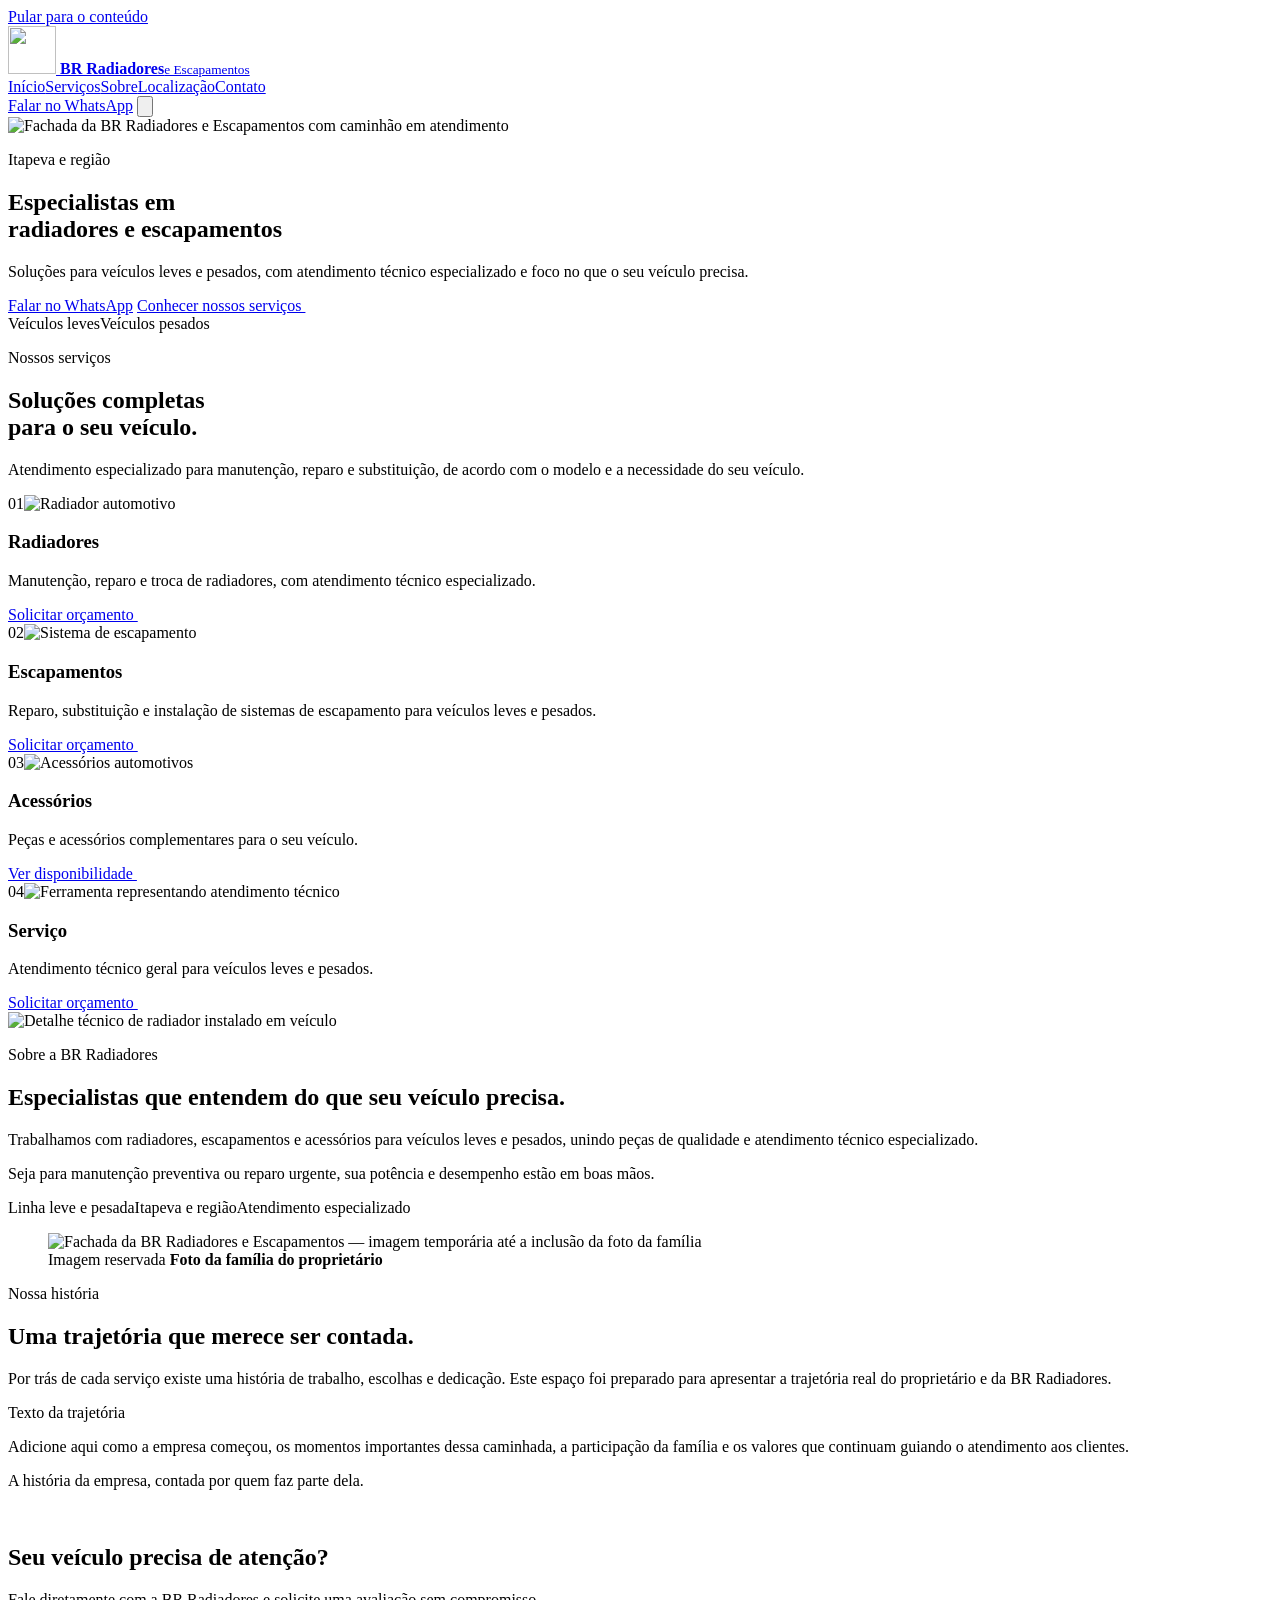
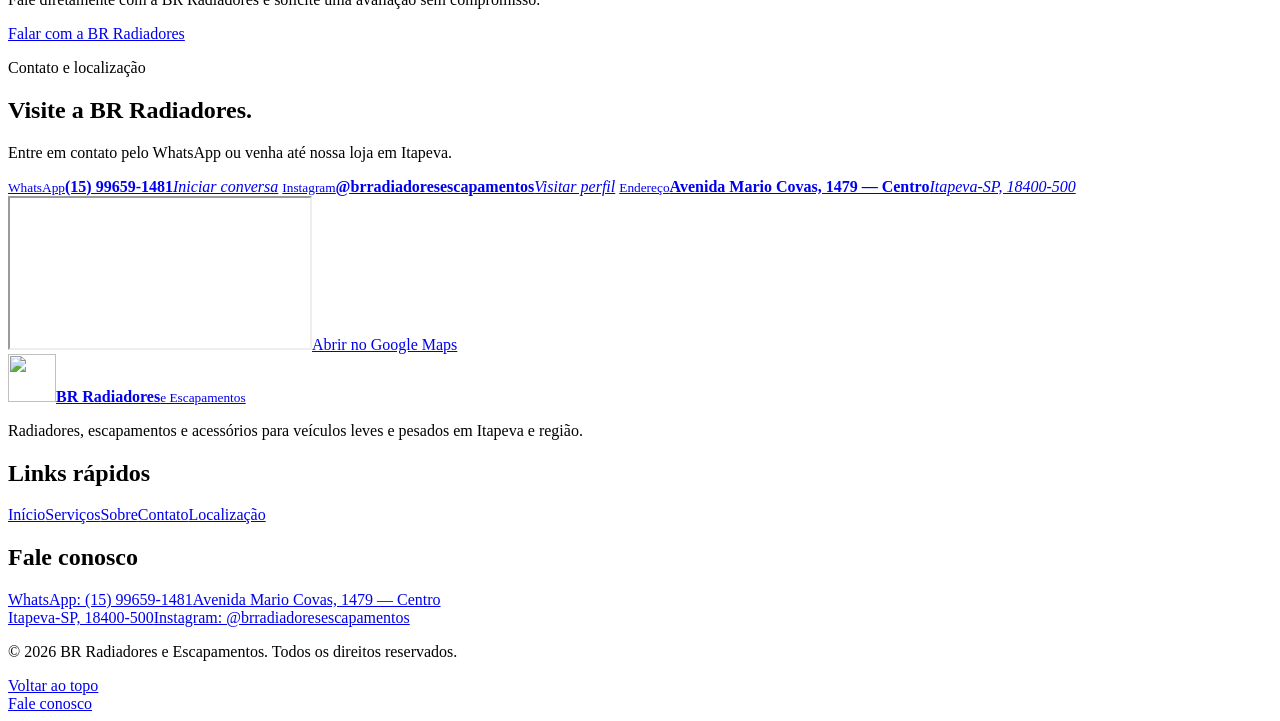
==== index.html @ d330e56c "Add files via upload" ====
<!DOCTYPE html>
<html lang="pt-BR">
<head>
  <meta charset="UTF-8">
  <meta name="viewport" content="width=device-width, initial-scale=1.0">
  <title>BR Radiadores e Escapamentos — Itapeva-SP</title>
  <meta name="description" content="Radiadores, escapamentos, acessórios e atendimento técnico para veículos leves e pesados em Itapeva e região. Solicite seu orçamento pelo WhatsApp.">
  <meta name="theme-color" content="#070b09">
  <meta property="og:title" content="BR Radiadores e Escapamentos — Itapeva-SP">
  <meta property="og:description" content="Atendimento especializado para veículos leves e pesados em Itapeva e região.">
  <meta property="og:type" content="website">
  <meta property="og:image" content="assets/images/fachada-br.png">
  <link rel="icon" href="assets/images/favicon.png" type="image/png">
  <link rel="preconnect" href="https://fonts.googleapis.com">
  <link rel="preconnect" href="https://fonts.gstatic.com" crossorigin>
  <link href="https://fonts.googleapis.com/css2?family=Manrope:wght@400;500;600;700;800&display=swap" rel="stylesheet">
  <link rel="stylesheet" href="css/style.css">
  <script type="application/ld+json">
  {"@context":"https://schema.org","@type":"AutoRepair","name":"BR Radiadores e Escapamentos","image":"assets/images/fachada-br.png","telephone":"+55 15 99659-1481","address":{"@type":"PostalAddress","streetAddress":"Avenida Mario Covas, 1479 — Centro","addressLocality":"Itapeva","addressRegion":"SP","postalCode":"18400-500","addressCountry":"BR"},"sameAs":["https://instagram.com/brradiadoresescapamentos"]}
  </script>
</head>
<body>
  <a class="skip-link" href="#conteudo">Pular para o conteúdo</a>
  <header class="header" id="header">
    <div class="header__inner container">
      <a class="brand" href="#inicio" aria-label="BR Radiadores e Escapamentos — início">
        <img src="assets/images/logo-br.png" alt="" width="48" height="48">
        <span><strong>BR Radiadores</strong><small>e Escapamentos</small></span>
      </a>
      <nav class="nav" id="nav" aria-label="Navegação principal">
        <a href="#inicio">Início</a><a href="#servicos">Serviços</a><a href="#sobre">Sobre</a><a href="#localizacao">Localização</a><a href="#contato">Contato</a>
      </nav>
      <a class="button button--compact header__cta" href="https://wa.me/5515996591481?text=Ol%C3%A1!%20Vim%20pelo%20site%20e%20gostaria%20de%20solicitar%20um%20or%C3%A7amento." target="_blank" rel="noopener noreferrer"><img src="assets/icons/brand-whatsapp.svg" alt="">Falar no WhatsApp</a>
      <button class="menu-button" type="button" aria-label="Abrir menu" aria-expanded="false" aria-controls="nav"><img src="assets/icons/menu-2.svg" alt=""></button>
    </div>
  </header>

  <main id="conteudo">
    <section class="hero" id="inicio" aria-labelledby="hero-title">
      <img class="hero__image" src="assets/images/fachada-br.png" alt="Fachada da BR Radiadores e Escapamentos com caminhão em atendimento">
      <div class="hero__overlay"></div>
      <div class="hero__content container reveal">
        <p class="eyebrow">Itapeva e região</p>
        <h1 id="hero-title">Especialistas em<br><span>radiadores e escapamentos</span></h1>
        <p class="hero__lead">Soluções para veículos leves e pesados, com atendimento técnico especializado e foco no que o seu veículo precisa.</p>
        <div class="hero__actions">
          <a class="button" href="https://wa.me/5515996591481?text=Ol%C3%A1!%20Quero%20solicitar%20um%20or%C3%A7amento%20para%20o%20meu%20ve%C3%ADculo." target="_blank" rel="noopener noreferrer"><img src="assets/icons/brand-whatsapp.svg" alt="">Falar no WhatsApp</a>
          <a class="button button--ghost" href="#servicos">Conhecer nossos serviços <img src="assets/icons/chevron-right.svg" alt=""></a>
        </div>
        <div class="hero__trust"><span><img src="assets/icons/car.svg" alt="">Veículos leves</span><span><img src="assets/icons/truck.svg" alt="">Veículos pesados</span></div>
      </div>
    </section>

    <section class="section services" id="servicos" aria-labelledby="services-title">
      <div class="container">
        <div class="section-head reveal"><div><p class="eyebrow">Nossos serviços</p><h2 id="services-title">Soluções completas<br>para o seu veículo.</h2></div><p>Atendimento especializado para manutenção, reparo e substituição, de acordo com o modelo e a necessidade do seu veículo.</p></div>
        <div class="service-grid">
          <article class="service-card reveal"><span class="service-card__number">01</span><img src="assets/images/radiador.png" alt="Radiador automotivo" loading="lazy"><h3>Radiadores</h3><p>Manutenção, reparo e troca de radiadores, com atendimento técnico especializado.</p><a href="https://wa.me/5515996591481?text=Ol%C3%A1!%20Quero%20um%20or%C3%A7amento%20de%20radiador%20para%20o%20meu%20ve%C3%ADculo." target="_blank" rel="noopener noreferrer">Solicitar orçamento <img src="assets/icons/arrow-up-right.svg" alt=""></a></article>
          <article class="service-card reveal"><span class="service-card__number">02</span><img src="assets/images/escapamento.png" alt="Sistema de escapamento" loading="lazy"><h3>Escapamentos</h3><p>Reparo, substituição e instalação de sistemas de escapamento para veículos leves e pesados.</p><a href="https://wa.me/5515996591481?text=Ol%C3%A1!%20Quero%20um%20or%C3%A7amento%20de%20escapamento%20para%20o%20meu%20ve%C3%ADculo." target="_blank" rel="noopener noreferrer">Solicitar orçamento <img src="assets/icons/arrow-up-right.svg" alt=""></a></article>
          <article class="service-card reveal"><span class="service-card__number">03</span><img src="assets/images/acessorios.png" alt="Acessórios automotivos" loading="lazy"><h3>Acessórios</h3><p>Peças e acessórios complementares para o seu veículo.</p><a href="https://wa.me/5515996591481?text=Ol%C3%A1!%20Gostaria%20de%20ver%20a%20disponibilidade%20de%20acess%C3%B3rios." target="_blank" rel="noopener noreferrer">Ver disponibilidade <img src="assets/icons/arrow-up-right.svg" alt=""></a></article>
          <article class="service-card reveal"><span class="service-card__number">04</span><img src="assets/images/servico.png" alt="Ferramenta representando atendimento técnico" loading="lazy"><h3>Serviço</h3><p>Atendimento técnico geral para veículos leves e pesados.</p><a href="https://wa.me/5515996591481?text=Ol%C3%A1!%20Quero%20um%20or%C3%A7amento%20de%20servi%C3%A7o%20para%20o%20meu%20ve%C3%ADculo." target="_blank" rel="noopener noreferrer">Solicitar orçamento <img src="assets/icons/arrow-up-right.svg" alt=""></a></article>
        </div>
      </div>
    </section>

    <section class="about" id="sobre" aria-labelledby="about-title">
      <div class="about__media reveal"><img src="assets/images/radiador-closeup.png" alt="Detalhe técnico de radiador instalado em veículo" loading="lazy"></div>
      <div class="about__content reveal"><p class="eyebrow">Sobre a BR Radiadores</p><h2 id="about-title">Especialistas que entendem do que seu veículo precisa.</h2><p>Trabalhamos com radiadores, escapamentos e acessórios para veículos leves e pesados, unindo peças de qualidade e atendimento técnico especializado.</p><p>Seja para manutenção preventiva ou reparo urgente, sua potência e desempenho estão em boas mãos.</p><div class="about__tags"><span>Linha leve e pesada</span><span>Itapeva e região</span><span>Atendimento especializado</span></div></div>
    </section>

    <section class="story section" aria-labelledby="story-title">
      <div class="story__grid container">
        <figure class="story__portrait reveal">
          <!-- Troca futura: salve a foto real como assets/images/familia-proprietario.jpg e altere apenas o src abaixo. -->
          <img src="assets/images/fachada-br.png" alt="Fachada da BR Radiadores e Escapamentos — imagem temporária até a inclusão da foto da família" loading="lazy">
          <figcaption>
            <span>Imagem reservada</span>
            <strong>Foto da família do proprietário</strong>
          </figcaption>
        </figure>

        <div class="story__content reveal">
          <p class="eyebrow">Nossa história</p>
          <h2 id="story-title">Uma trajetória que merece ser contada.</h2>
          <p class="story__intro">Por trás de cada serviço existe uma história de trabalho, escolhas e dedicação. Este espaço foi preparado para apresentar a trajetória real do proprietário e da BR Radiadores.</p>

          <div class="story__text-slot" aria-label="Espaço reservado para o texto da trajetória">
            <span>Texto da trajetória</span>
            <p>Adicione aqui como a empresa começou, os momentos importantes dessa caminhada, a participação da família e os valores que continuam guiando o atendimento aos clientes.</p>
          </div>

          <p class="story__signature">A história da empresa, contada por quem faz parte dela.</p>
        </div>
      </div>
    </section>

    <section class="cta-band" aria-label="Solicite um orçamento">
      <div class="container cta-band__inner reveal"><div class="cta-band__icon"><img src="assets/icons/brand-whatsapp.svg" alt=""></div><div><h2>Seu veículo precisa de atenção?</h2><p>Fale diretamente com a BR Radiadores e solicite uma avaliação sem compromisso.</p></div><a class="button button--light" href="https://wa.me/5515996591481?text=Ol%C3%A1!%20Quero%20pedir%20um%20or%C3%A7amento%20sem%20compromisso." target="_blank" rel="noopener noreferrer">Falar com a BR Radiadores</a></div>
    </section>

    <section class="section contact" id="contato" aria-labelledby="contact-title">
      <div class="container">
        <div class="section-head reveal"><div><p class="eyebrow">Contato e localização</p><h2 id="contact-title">Visite a BR Radiadores.</h2></div><p>Entre em contato pelo WhatsApp ou venha até nossa loja em Itapeva.</p></div>
        <div class="contact-grid">
          <a class="contact-card reveal" href="https://wa.me/5515996591481?text=Ol%C3%A1!%20Vim%20pelo%20site%20da%20BR%20Radiadores." target="_blank" rel="noopener noreferrer"><img src="assets/icons/brand-whatsapp.svg" alt=""><span><small>WhatsApp</small><strong>(15) 99659-1481</strong><em>Iniciar conversa</em></span></a>
          <a class="contact-card reveal" href="https://instagram.com/brradiadoresescapamentos" target="_blank" rel="noopener noreferrer"><img src="assets/icons/brand-instagram.svg" alt=""><span><small>Instagram</small><strong>@brradiadoresescapamentos</strong><em>Visitar perfil</em></span></a>
          <a class="contact-card reveal" href="https://www.google.com/maps/search/?api=1&query=Avenida%20Mario%20Covas%2C%201479%2C%20Centro%2C%20Itapeva%20-%20SP%2C%2018400-500" target="_blank" rel="noopener noreferrer"><img src="assets/icons/map-pin.svg" alt=""><span><small>Endereço</small><strong>Avenida Mario Covas, 1479 — Centro</strong><em>Itapeva-SP, 18400-500</em></span></a>
        </div>
        <div class="map-wrap reveal" id="localizacao"><iframe title="Mapa da BR Radiadores e Escapamentos em Itapeva" src="https://www.google.com/maps?q=Avenida%20Mario%20Covas%2C%201479%2C%20Centro%2C%20Itapeva%20-%20SP%2C%2018400-500&output=embed" loading="lazy" referrerpolicy="no-referrer-when-downgrade" allowfullscreen></iframe><a class="button map-button" href="https://www.google.com/maps/search/?api=1&query=BR%20Radiadores%20e%20Escapamentos%2C%20Avenida%20Mario%20Covas%2C%201479%2C%20Itapeva%20-%20SP" target="_blank" rel="noopener noreferrer"><img src="assets/icons/map-pin.svg" alt="">Abrir no Google Maps</a></div>
      </div>
    </section>
  </main>

  <footer class="footer">
    <div class="container footer__grid"><div><a class="brand" href="#inicio"><img src="assets/images/logo-br.png" alt="" width="48" height="48"><span><strong>BR Radiadores</strong><small>e Escapamentos</small></span></a><p>Radiadores, escapamentos e acessórios para veículos leves e pesados em Itapeva e região.</p></div><div><h2>Links rápidos</h2><a href="#inicio">Início</a><a href="#servicos">Serviços</a><a href="#sobre">Sobre</a><a href="#contato">Contato</a><a href="#localizacao">Localização</a></div><div><h2>Fale conosco</h2><a href="https://wa.me/5515996591481" target="_blank" rel="noopener noreferrer">WhatsApp: (15) 99659-1481</a><a href="https://www.google.com/maps/search/?api=1&query=Avenida%20Mario%20Covas%2C%201479%2C%20Centro%2C%20Itapeva%20-%20SP%2C%2018400-500" target="_blank" rel="noopener noreferrer">Avenida Mario Covas, 1479 — Centro<br>Itapeva-SP, 18400-500</a><a href="https://instagram.com/brradiadoresescapamentos" target="_blank" rel="noopener noreferrer">Instagram: @brradiadoresescapamentos</a></div></div>
    <div class="container footer__bottom"><p>© 2026 BR Radiadores e Escapamentos. Todos os direitos reservados.</p><a href="#inicio">Voltar ao topo</a></div>
  </footer>
  <a class="whatsapp-float" href="https://wa.me/5515996591481?text=Ol%C3%A1!%20Quero%20falar%20sobre%20um%20servi%C3%A7o." target="_blank" rel="noopener noreferrer" aria-label="Falar com a BR Radiadores pelo WhatsApp"><img src="assets/icons/brand-whatsapp.svg" alt=""><span>Fale conosco</span></a>
  <script src="js/script.js"></script>
</body>
</html>
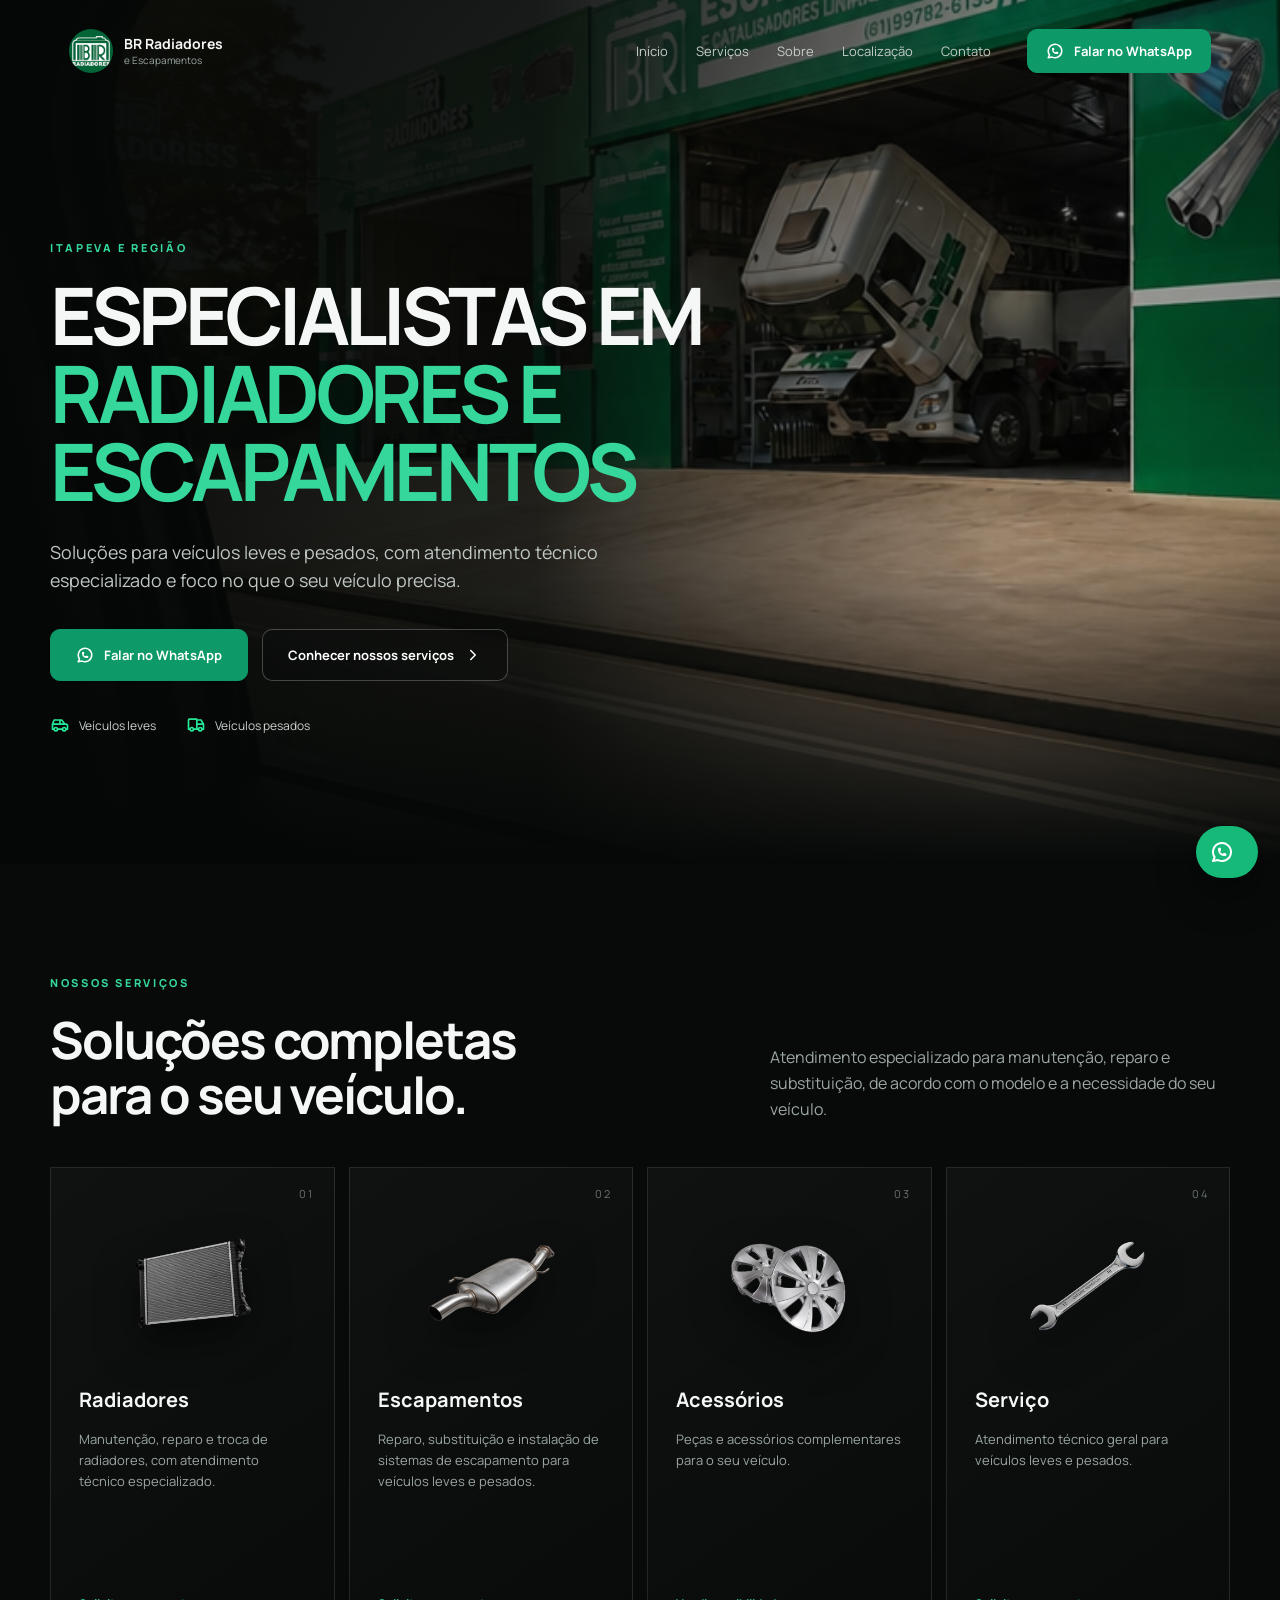
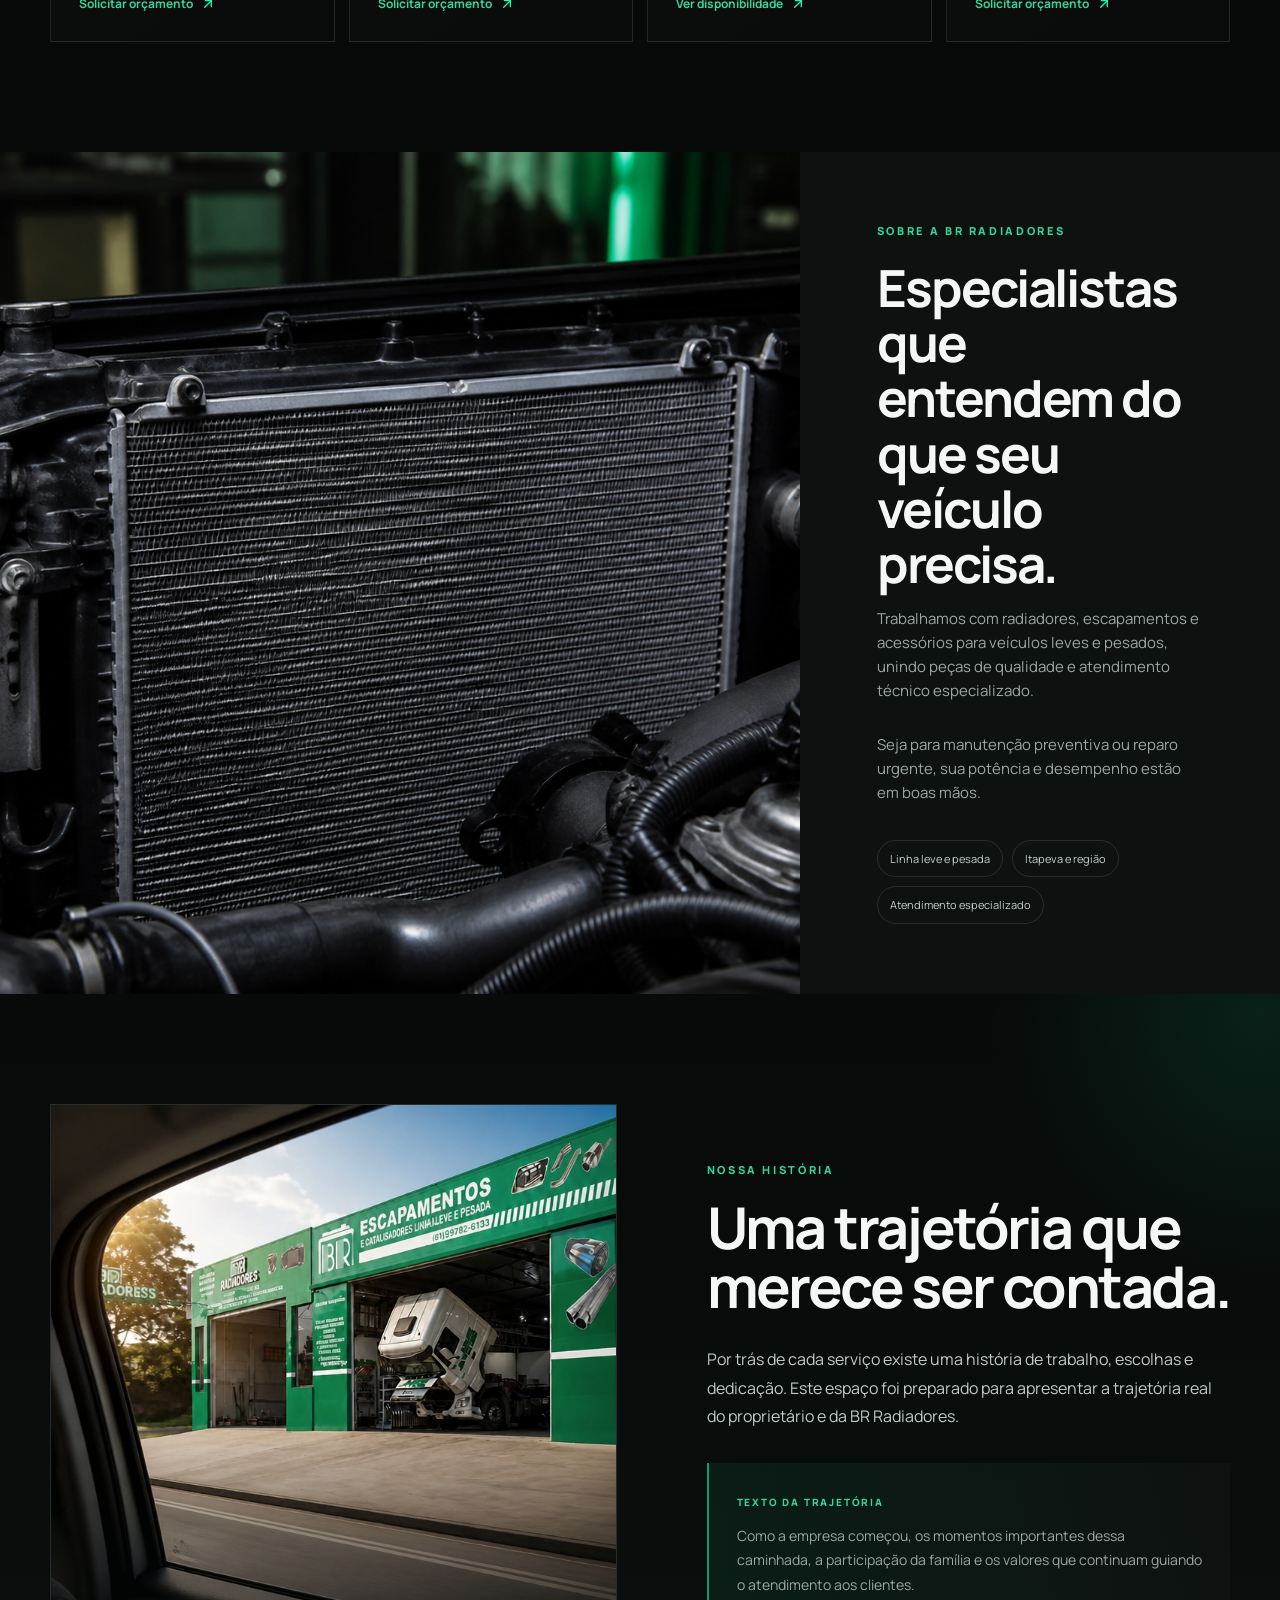
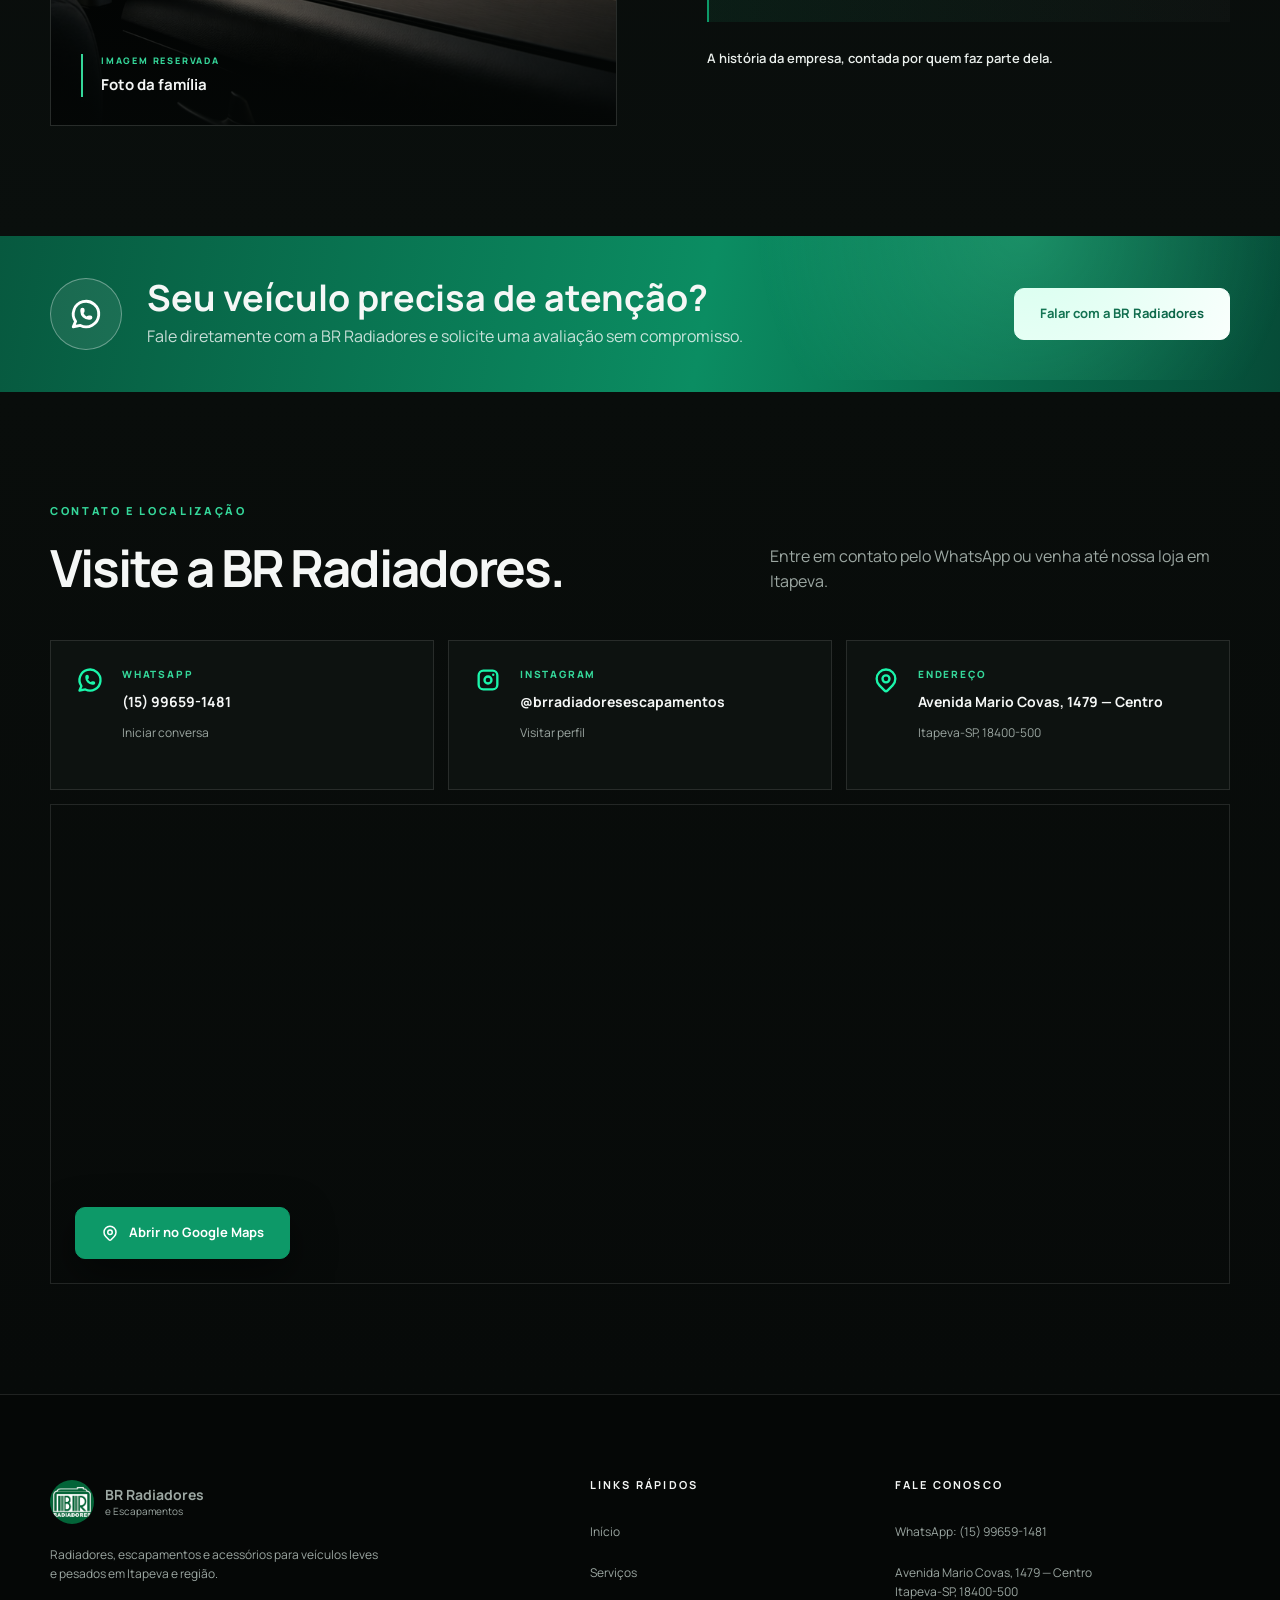
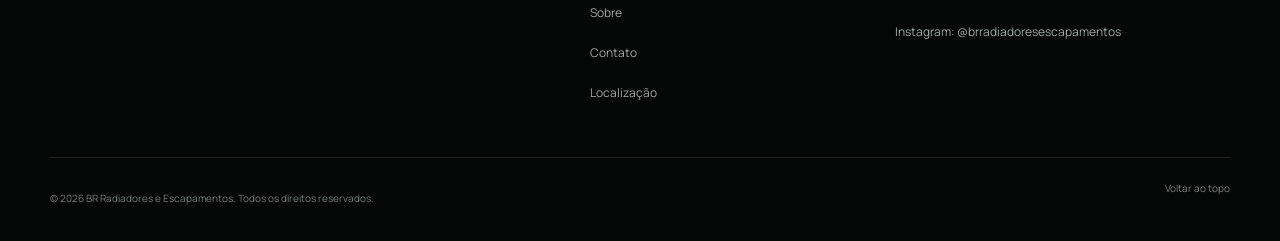
==== commit 5d8f16ad: "Add files via upload" ====
--- a/index.html
+++ b/index.html
@@ -75,7 +75,7 @@
           <img src="assets/images/fachada-br.png" alt="Fachada da BR Radiadores e Escapamentos — imagem temporária até a inclusão da foto da família" loading="lazy">
           <figcaption>
             <span>Imagem reservada</span>
-            <strong>Foto da família do proprietário</strong>
+            <strong>Foto da família </strong>
           </figcaption>
         </figure>
 
@@ -86,7 +86,7 @@
 
           <div class="story__text-slot" aria-label="Espaço reservado para o texto da trajetória">
             <span>Texto da trajetória</span>
-            <p>Adicione aqui como a empresa começou, os momentos importantes dessa caminhada, a participação da família e os valores que continuam guiando o atendimento aos clientes.</p>
+            <p>Como a empresa começou, os momentos importantes dessa caminhada, a participação da família e os valores que continuam guiando o atendimento aos clientes.</p>
           </div>
 
           <p class="story__signature">A história da empresa, contada por quem faz parte dela.</p>
--- a/css/style.css
+++ b/css/style.css
@@ -0,0 +1,29 @@
+﻿:root{--bg:#070a09;--surface:#0d1210;--surface-2:#121816;--line:rgba(255,255,255,.11);--text:#f5f7f6;--muted:#9ca7a2;--green:#0d9968;--green-light:#35d79a;--max:1180px;--radius:22px;--shadow:0 24px 80px rgba(0,0,0,.38)}
+*{box-sizing:border-box}html{scroll-behavior:smooth;scroll-padding-top:90px}body{margin:0;background:var(--bg);color:var(--text);font-family:Manrope,Arial,sans-serif;line-height:1.6;overflow-x:hidden}body::before{content:"";position:fixed;inset:0;pointer-events:none;z-index:-1;background-image:linear-gradient(rgba(255,255,255,.018) 1px,transparent 1px),linear-gradient(90deg,rgba(255,255,255,.018) 1px,transparent 1px);background-size:64px 64px;mask-image:linear-gradient(to bottom,black,transparent 70%)}img{display:block;max-width:100%}a{color:inherit;text-decoration:none}button,a{touch-action:manipulation}.container{width:min(var(--max),calc(100% - 40px));margin-inline:auto}.skip-link{position:fixed;left:12px;top:-60px;z-index:999;padding:12px 18px;background:#fff;color:#000;border-radius:8px}.skip-link:focus{top:12px}.header{position:fixed;inset:0 0 auto;z-index:100;padding:16px 0;transition:.3s}.header__inner{height:70px;display:flex;align-items:center;gap:36px;padding:0 18px;border:1px solid transparent;border-radius:20px;transition:.3s}.header.is-scrolled .header__inner{background:rgba(7,10,9,.86);border-color:var(--line);backdrop-filter:blur(18px);box-shadow:0 14px 50px rgba(0,0,0,.25)}.brand{display:flex;align-items:center;gap:11px;min-width:max-content}.brand img{width:44px;height:44px;border-radius:50%;object-fit:cover}.brand span{display:flex;flex-direction:column;line-height:1.1}.brand strong{font-size:14px}.brand small{margin-top:4px;color:var(--muted);font-size:10px}.nav{display:flex;align-items:center;justify-content:center;gap:28px;margin-left:auto}.nav a{font-size:13px;color:#c5cdc9;position:relative}.nav a::after{content:"";position:absolute;left:0;right:100%;bottom:-8px;height:1px;background:var(--green-light);transition:.25s}.nav a:hover::after,.nav a:focus-visible::after{right:0}.button{display:inline-flex;align-items:center;justify-content:center;gap:10px;min-height:52px;padding:0 25px;border:1px solid var(--green);border-radius:10px;background:var(--green);color:#fff;font:700 13px/1 Manrope,sans-serif;transition:transform .25s,background .25s,border-color .25s,box-shadow .25s}.button:hover{transform:translateY(-2px);background:#10ad78;border-color:#10ad78;box-shadow:0 12px 30px rgba(13,153,104,.25)}.button img{width:18px;height:18px;filter:brightness(0) invert(1)}.button--compact{min-height:44px;padding:0 18px}.button--ghost{background:rgba(10,13,12,.45);border-color:rgba(255,255,255,.24);backdrop-filter:blur(8px)}.button--ghost:hover{background:rgba(255,255,255,.08);border-color:rgba(255,255,255,.4);box-shadow:none}.menu-button{display:none;margin-left:auto;width:46px;height:46px;border:1px solid var(--line);border-radius:12px;background:#111715}.menu-button img{width:22px;margin:auto;filter:brightness(0) invert(1)}:focus-visible{outline:2px solid var(--green-light);outline-offset:4px}.hero{position:relative;min-height:780px;height:96vh;display:grid;align-items:center;isolation:isolate}.hero__image{position:absolute;inset:0;width:100%;height:100%;object-fit:cover;object-position:center;z-index:-3}.hero__overlay{position:absolute;inset:0;z-index:-2;background:linear-gradient(90deg,rgba(4,7,6,.98) 0%,rgba(4,7,6,.86) 42%,rgba(4,7,6,.18) 78%),linear-gradient(0deg,var(--bg) 0%,transparent 35%,rgba(0,0,0,.38) 100%)}.hero__content{padding-top:110px}.eyebrow{margin:0 0 20px;color:var(--green-light);font-size:11px;font-weight:800;text-transform:uppercase;letter-spacing:.24em}.hero h1{max-width:920px;margin:0;font-size:clamp(48px,6.2vw,88px);line-height:.98;letter-spacing:-.055em;text-transform:uppercase}.hero h1 span{color:var(--green-light)}.hero__lead{max-width:620px;margin:28px 0 0;color:#c0c8c4;font-size:clamp(16px,1.4vw,19px)}.hero__actions{display:flex;gap:14px;flex-wrap:wrap;margin-top:34px}.hero__trust{display:flex;gap:30px;margin-top:34px;color:#ccd3cf;font-size:12px}.hero__trust span{display:flex;align-items:center;gap:9px}.hero__trust img{width:20px;filter:invert(61%) sepia(90%) saturate(351%) hue-rotate(103deg)}.section{padding:110px 0}.section-head{display:flex;align-items:end;justify-content:space-between;gap:50px;margin-bottom:45px}.section-head h2,.about h2{margin:0;font-size:clamp(34px,4vw,58px);line-height:1.08;letter-spacing:-.04em}.section-head>p{max-width:460px;margin:0;color:var(--muted)}.service-grid{display:grid;grid-template-columns:repeat(4,1fr);gap:14px}.service-card{position:relative;display:flex;flex-direction:column;min-height:475px;padding:28px;border:1px solid var(--line);background:linear-gradient(145deg,rgba(255,255,255,.035),rgba(255,255,255,.008));overflow:hidden;transition:.35s}.service-card:hover{transform:translateY(-7px);border-color:rgba(53,215,154,.45);background:linear-gradient(145deg,rgba(53,215,154,.08),rgba(255,255,255,.015));box-shadow:var(--shadow)}.service-card__number{position:absolute;top:17px;right:20px;color:#68736e;font-size:11px;letter-spacing:.16em}.service-card>img{width:140px;height:140px;margin:20px auto 28px;object-fit:contain;filter:drop-shadow(0 18px 20px rgba(0,0,0,.5))}.service-card h3{margin:0;font-size:20px}.service-card p{flex:1;color:var(--muted);font-size:13px}.service-card a{display:flex;align-items:center;gap:7px;color:var(--green-light);font-size:12px;font-weight:700}.service-card a img{width:16px;filter:invert(68%) sepia(80%) saturate(432%) hue-rotate(104deg)}.about{display:grid;grid-template-columns:1.25fr .75fr;min-height:680px;background:var(--surface)}.about__media{min-height:600px}.about__media img{width:100%;height:100%;object-fit:cover}.about__content{display:flex;flex-direction:column;justify-content:center;padding:70px clamp(35px,6vw,100px)}.about__content p:not(.eyebrow){color:var(--muted);font-size:15px}.about__tags{display:flex;flex-wrap:wrap;gap:9px;margin-top:20px}.about__tags span{padding:9px 12px;border:1px solid var(--line);border-radius:999px;color:#c6cfca;font-size:11px}.cta-band{padding:42px 0;background:linear-gradient(100deg,#07593f,#0b8d62 55%,#064b37);position:relative;overflow:hidden}.cta-band::after{content:"";position:absolute;inset:-100% -10% auto 50%;height:300px;background:radial-gradient(circle,rgba(82,255,184,.25),transparent 65%);pointer-events:none}.cta-band__inner{display:grid;grid-template-columns:auto 1fr auto;align-items:center;gap:25px}.cta-band__icon{width:72px;height:72px;display:grid;place-items:center;border:1px solid rgba(255,255,255,.35);border-radius:50%;background:rgba(255,255,255,.08)}.cta-band__icon img{width:34px;filter:brightness(0) invert(1)}.cta-band h2{margin:0;font-size:clamp(24px,3vw,36px);line-height:1.1}.cta-band p{margin:7px 0 0;color:rgba(255,255,255,.78)}.button--light{position:relative;background:#fff;border-color:#fff;color:#07593f}.button--light img{filter:none}.button--light:hover{background:#eafff5;color:#07593f}.contact{background:linear-gradient(180deg,#090d0b,#070a09)}.contact-grid{display:grid;grid-template-columns:repeat(3,1fr);gap:14px}.contact-card{display:flex;align-items:flex-start;gap:18px;min-height:150px;padding:25px;border:1px solid var(--line);background:var(--surface);transition:.3s}.contact-card:hover{transform:translateY(-4px);border-color:rgba(53,215,154,.45)}.contact-card>img{width:28px;filter:invert(64%) sepia(97%) saturate(365%) hue-rotate(104deg)}.contact-card span{display:flex;min-width:0;flex-direction:column}.contact-card small{margin-bottom:9px;color:var(--green-light);font-size:10px;font-weight:800;text-transform:uppercase;letter-spacing:.18em}.contact-card strong{font-size:14px;overflow-wrap:anywhere}.contact-card em{margin-top:10px;color:var(--muted);font-size:12px;font-style:normal}.map-wrap{position:relative;height:480px;margin-top:14px;border:1px solid var(--line);overflow:hidden}.map-wrap iframe{width:100%;height:100%;border:0;filter:grayscale(1) invert(.9) contrast(.85)}.map-button{position:absolute;left:24px;bottom:24px;box-shadow:0 15px 40px rgba(0,0,0,.5)}.footer{padding:75px 0 25px;border-top:1px solid var(--line);background:#050706}.footer__grid{display:grid;grid-template-columns:1.4fr .7fr 1fr;gap:70px}.footer__grid>div{display:flex;flex-direction:column;align-items:flex-start;gap:11px}.footer__grid p,.footer__grid a{max-width:330px;margin:10px 0 0;color:var(--muted);font-size:12px}.footer__grid a:hover{color:var(--text)}.footer h2{margin:6px 0 8px;font-size:11px;text-transform:uppercase;letter-spacing:.2em}.footer__bottom{display:flex;justify-content:space-between;gap:20px;margin-top:55px;padding-top:22px;border-top:1px solid var(--line);color:#76807b;font-size:10px}.whatsapp-float{position:fixed;right:22px;bottom:22px;z-index:80;display:flex;align-items:center;gap:10px;padding:14px;border-radius:999px;background:#17b978;color:#fff;box-shadow:0 15px 40px rgba(0,0,0,.42);font-size:12px;font-weight:700}.whatsapp-float img{width:24px;filter:brightness(0) invert(1)}.whatsapp-float span{max-width:0;opacity:0;overflow:hidden;white-space:nowrap;transition:.3s}.whatsapp-float:hover span{max-width:110px;opacity:1}.reveal{opacity:0;transform:translateY(24px);transition:opacity .65s ease,transform .65s ease}.reveal.is-visible{opacity:1;transform:none}.service-card:nth-child(2){transition-delay:.08s}.service-card:nth-child(3){transition-delay:.16s}.service-card:nth-child(4){transition-delay:.24s}
+@media(max-width:980px){.header__cta{display:none}.nav{gap:20px}.service-grid{grid-template-columns:repeat(2,1fr)}.about{grid-template-columns:1fr}.about__media{min-height:480px}.about__content{padding-block:75px}.cta-band__inner{grid-template-columns:auto 1fr}.cta-band .button{grid-column:2;justify-self:start}.contact-grid{grid-template-columns:1fr 1fr}.contact-card:last-child{grid-column:1/-1}.footer__grid{grid-template-columns:1.2fr .8fr 1fr;gap:35px}}
+@media(max-width:760px){.container{width:min(calc(100% - 28px),var(--max))}.header{padding:10px 0}.header__inner{height:62px;padding:0 12px;background:rgba(7,10,9,.76);border-color:var(--line);backdrop-filter:blur(15px)}.brand img{width:40px;height:40px}.brand strong{font-size:13px}.menu-button{display:block}.nav{position:fixed;inset:0 0 0 auto;width:min(84vw,380px);height:100dvh;padding:110px 28px 40px;display:flex;flex-direction:column;align-items:stretch;justify-content:flex-start;gap:0;background:rgba(6,10,8,.98);border-left:1px solid var(--line);transform:translateX(105%);transition:.32s;z-index:-1}.nav.is-open{transform:none}.nav a{padding:18px 4px;border-bottom:1px solid var(--line);font-size:18px}.menu-open{overflow:hidden}.hero{min-height:720px;height:100svh;align-items:end}.hero__image{object-position:61% center}.hero__overlay{background:linear-gradient(0deg,var(--bg) 5%,rgba(4,7,6,.88) 48%,rgba(4,7,6,.35) 100%),linear-gradient(90deg,rgba(4,7,6,.7),transparent)}.hero__content{padding-top:120px;padding-bottom:58px}.hero h1{font-size:clamp(36px,9.8vw,44px)}.hero__lead{margin-top:21px;font-size:15px}.hero__actions{flex-direction:column}.hero__actions .button{width:100%}.hero__trust{gap:18px;flex-wrap:wrap}.section{padding:78px 0}.section-head{align-items:flex-start;flex-direction:column;gap:18px;margin-bottom:32px}.section-head h2,.about h2{font-size:clamp(32px,9vw,44px)}.section-head>p{font-size:14px}.service-grid{grid-template-columns:1fr}.service-card{min-height:410px}.service-card>img{height:125px}.about__media{min-height:360px}.about__content{padding:60px 20px}.cta-band__inner{grid-template-columns:1fr;text-align:center;justify-items:center}.cta-band .button{grid-column:auto;justify-self:stretch;width:100%}.contact-grid{grid-template-columns:1fr}.contact-card:last-child{grid-column:auto}.map-wrap{height:420px}.map-button{left:12px;right:12px;bottom:12px}.footer__grid{grid-template-columns:1fr;gap:38px}.footer__bottom{flex-direction:column}.whatsapp-float{right:14px;bottom:14px}.whatsapp-float span{display:none}}
+@media(max-width:380px){.brand small{display:none}.hero h1{font-size:38px}.hero__trust{font-size:11px}.service-card{padding:22px}.contact-card{padding:21px}.button{padding-inline:17px;font-size:12px}}
+@media(prefers-reduced-motion:reduce){html{scroll-behavior:auto}*,*::before,*::after{animation-duration:.01ms!important;transition-duration:.01ms!important}.reveal{opacity:1;transform:none}}
+
+/* Nossa história */
+.story{position:relative;overflow:hidden;background:linear-gradient(180deg,#070a09 0%,#0a0f0d 100%)}
+.story::before{content:"";position:absolute;width:560px;height:560px;right:-260px;top:-260px;border-radius:50%;background:radial-gradient(circle,rgba(22,184,124,.13),transparent 68%);pointer-events:none}
+.story__grid{display:grid;grid-template-columns:minmax(0,1.04fr) minmax(360px,.96fr);align-items:center;gap:clamp(44px,7vw,100px)}
+.story__portrait{position:relative;min-height:620px;margin:0;overflow:hidden;border:1px solid var(--line);background:var(--surface)}
+.story__portrait::after{content:"";position:absolute;inset:0;background:linear-gradient(180deg,transparent 48%,rgba(4,7,6,.92) 100%);pointer-events:none}
+.story__portrait>img{width:100%;height:620px;object-fit:cover;object-position:center;filter:saturate(.78) contrast(1.06);transition:transform .7s ease,filter .7s ease}
+.story__portrait:hover>img{transform:scale(1.025);filter:saturate(.92) contrast(1.06)}
+.story__portrait figcaption{position:absolute;left:30px;right:30px;bottom:28px;z-index:1;display:flex;flex-direction:column;padding-left:18px;border-left:2px solid var(--green-light)}
+.story__portrait figcaption span{color:var(--green-light);font-size:9px;font-weight:800;letter-spacing:.2em;text-transform:uppercase}
+.story__portrait figcaption strong{margin-top:4px;font-size:15px}
+.story__content{position:relative;max-width:570px}
+.story__content h2{margin:0;font-size:clamp(38px,4.5vw,66px);line-height:1.03;letter-spacing:-.045em}
+.story__intro{margin:28px 0;color:#c2cbc6;font-size:16px;line-height:1.8}
+.story__text-slot{margin-top:32px;padding:25px 28px;border-left:2px solid var(--green);background:linear-gradient(90deg,rgba(24,168,113,.1),rgba(255,255,255,.018))}
+.story__text-slot span{color:var(--green-light);font-size:10px;font-weight:800;letter-spacing:.18em;text-transform:uppercase}
+.story__text-slot p{margin:10px 0 0;color:var(--muted);font-size:14px;line-height:1.75}
+.story__signature{margin:26px 0 0;color:#e9eeeb;font-size:13px;font-weight:600}
+
+@media(max-width:980px){.story__grid{grid-template-columns:1fr;gap:45px}.story__portrait{min-height:540px}.story__portrait>img{height:540px}.story__content{max-width:700px}}
+@media(max-width:760px){.story__grid{gap:38px}.story__portrait{min-height:430px}.story__portrait>img{height:430px}.story__portrait figcaption{left:20px;right:20px;bottom:20px}.story__content h2{font-size:clamp(34px,10vw,46px)}.story__intro{font-size:14px}.story__text-slot{margin-top:25px;padding:21px 20px}.story__text-slot p{font-size:13px}}
+@media(max-width:380px){.story__portrait,.story__portrait>img{height:380px;min-height:380px}}
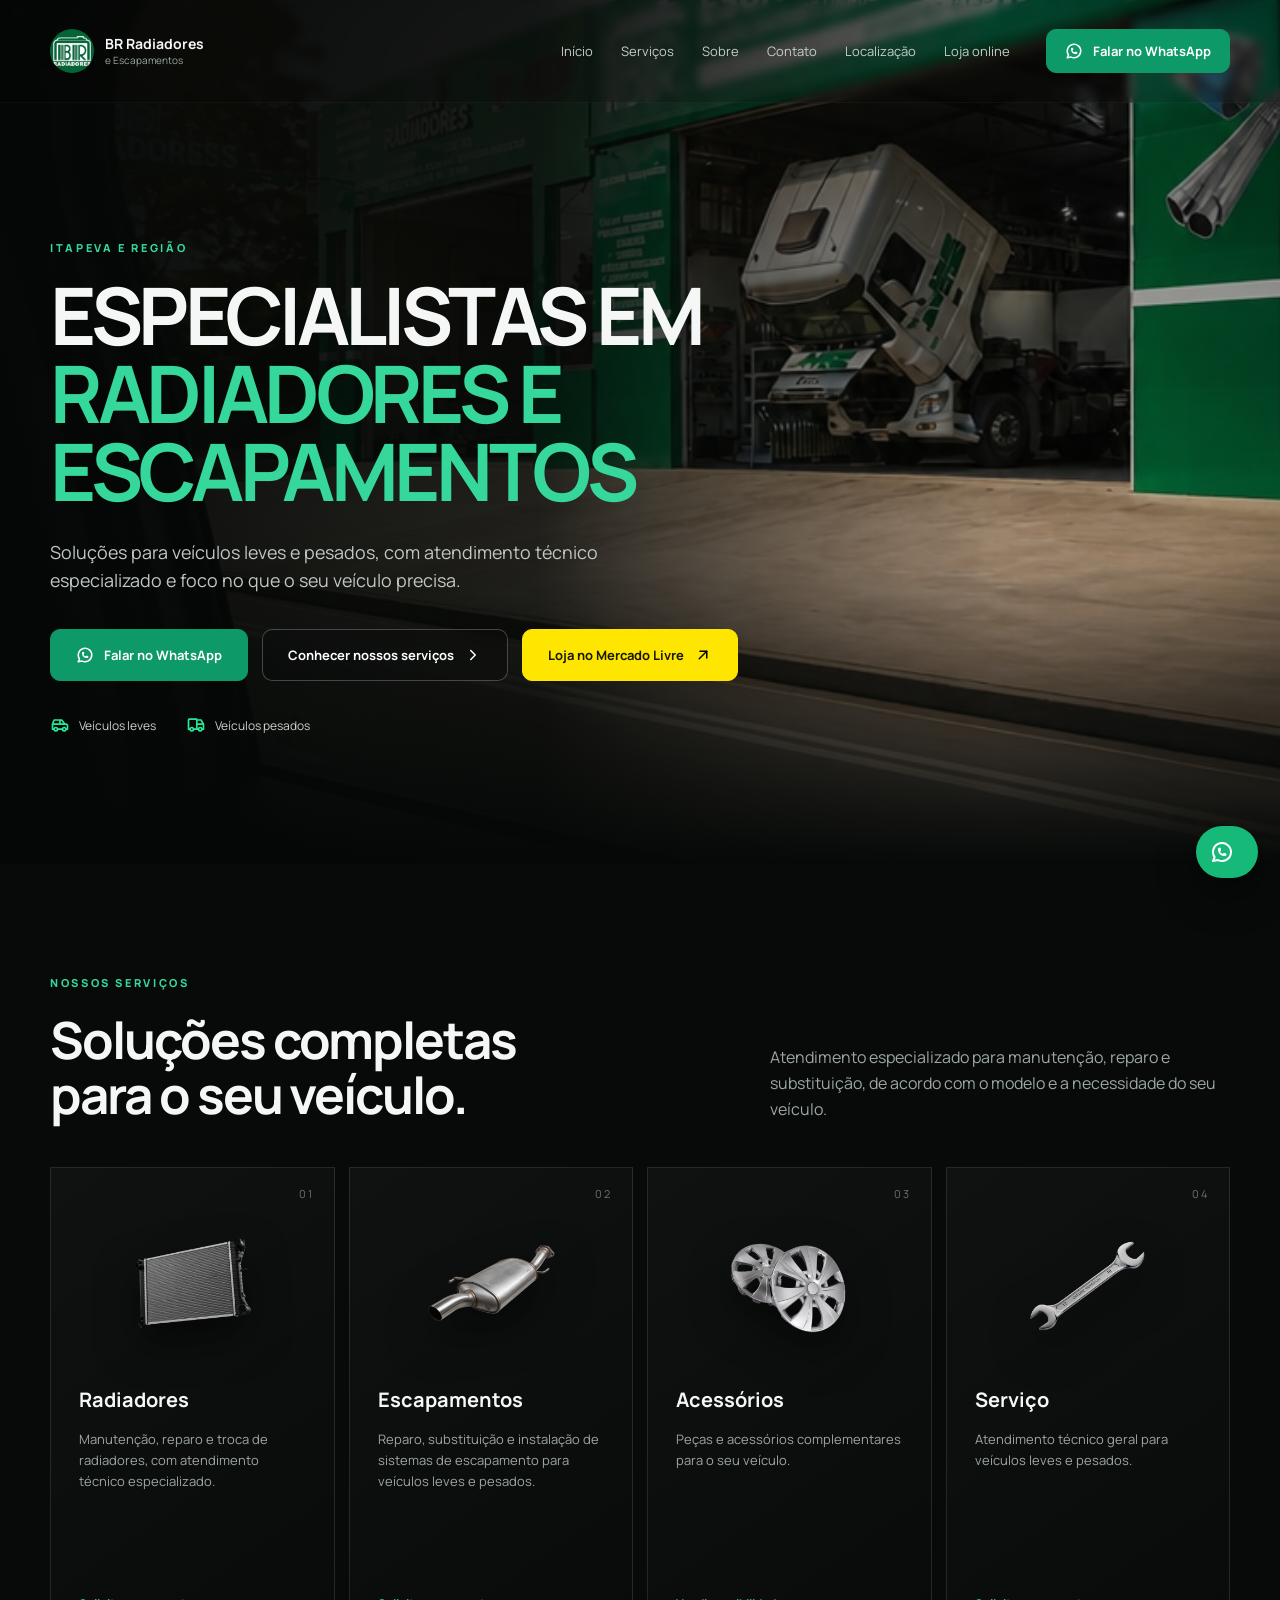
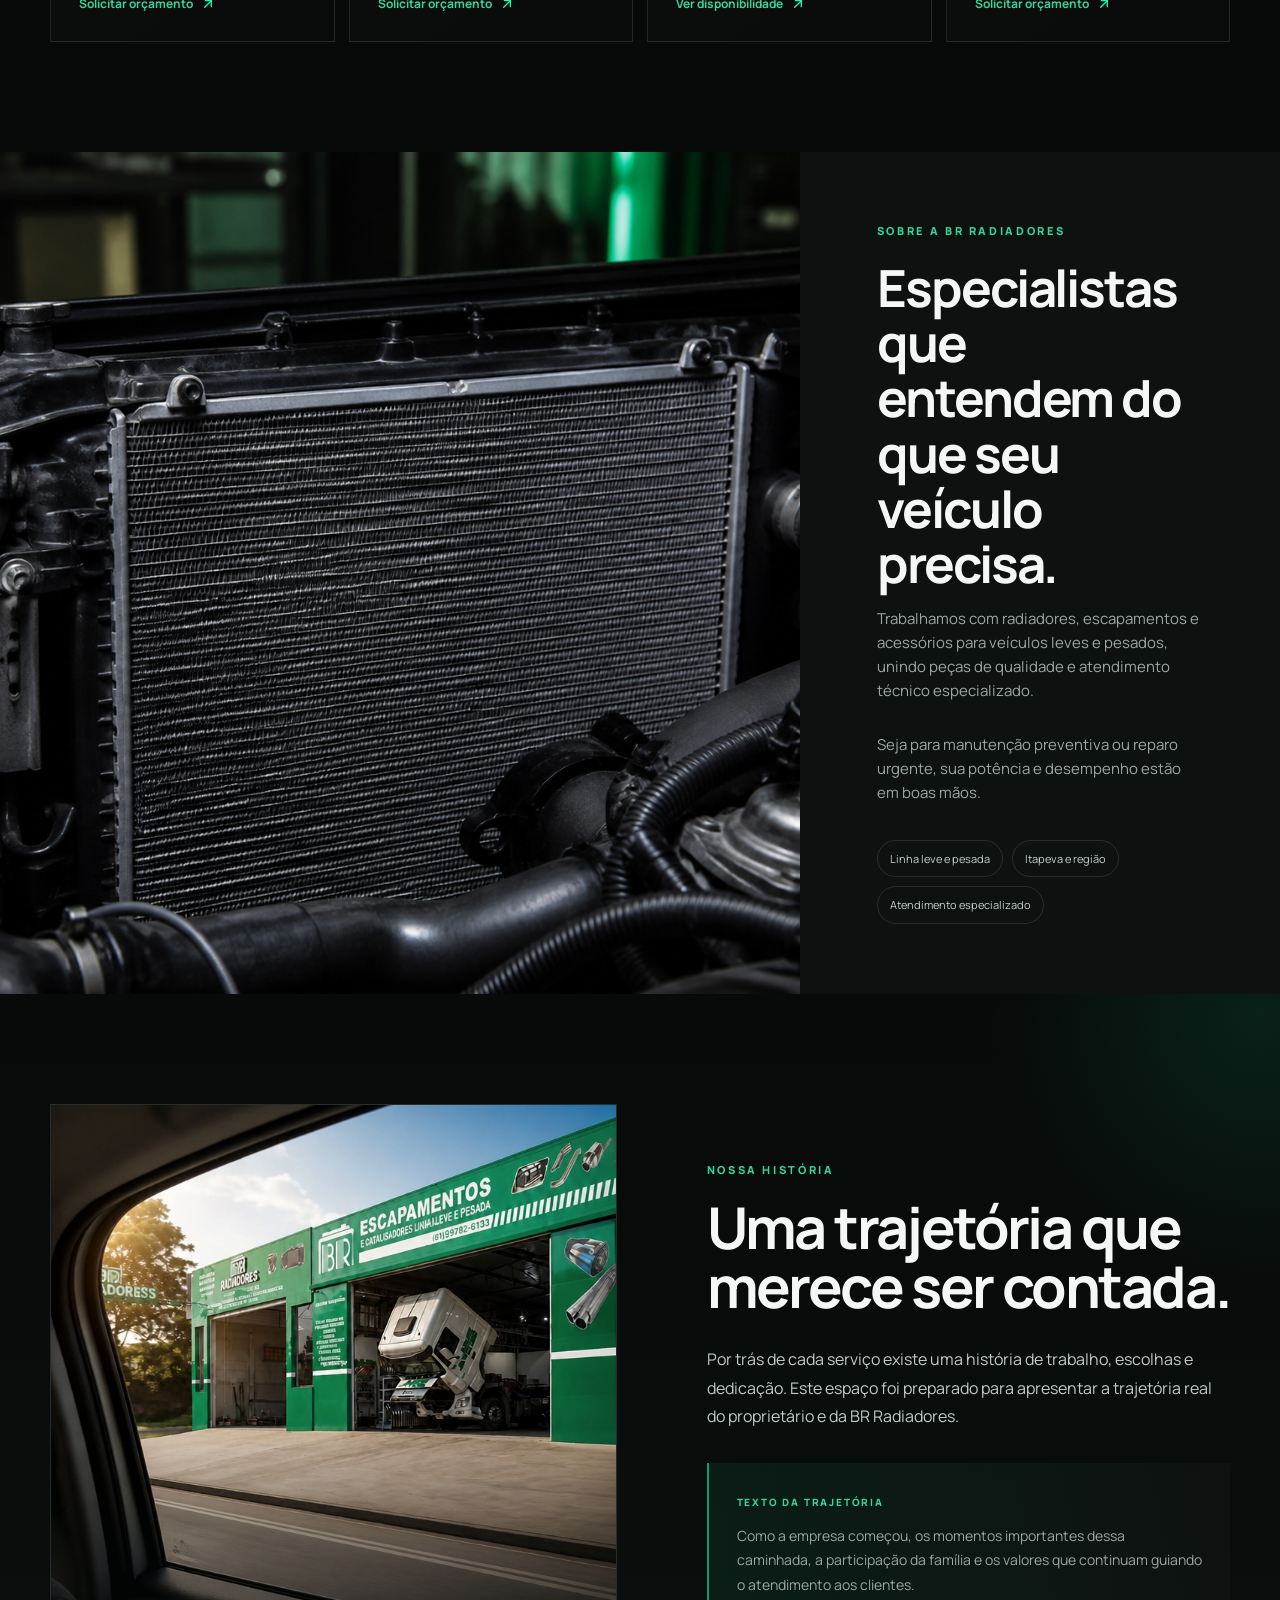
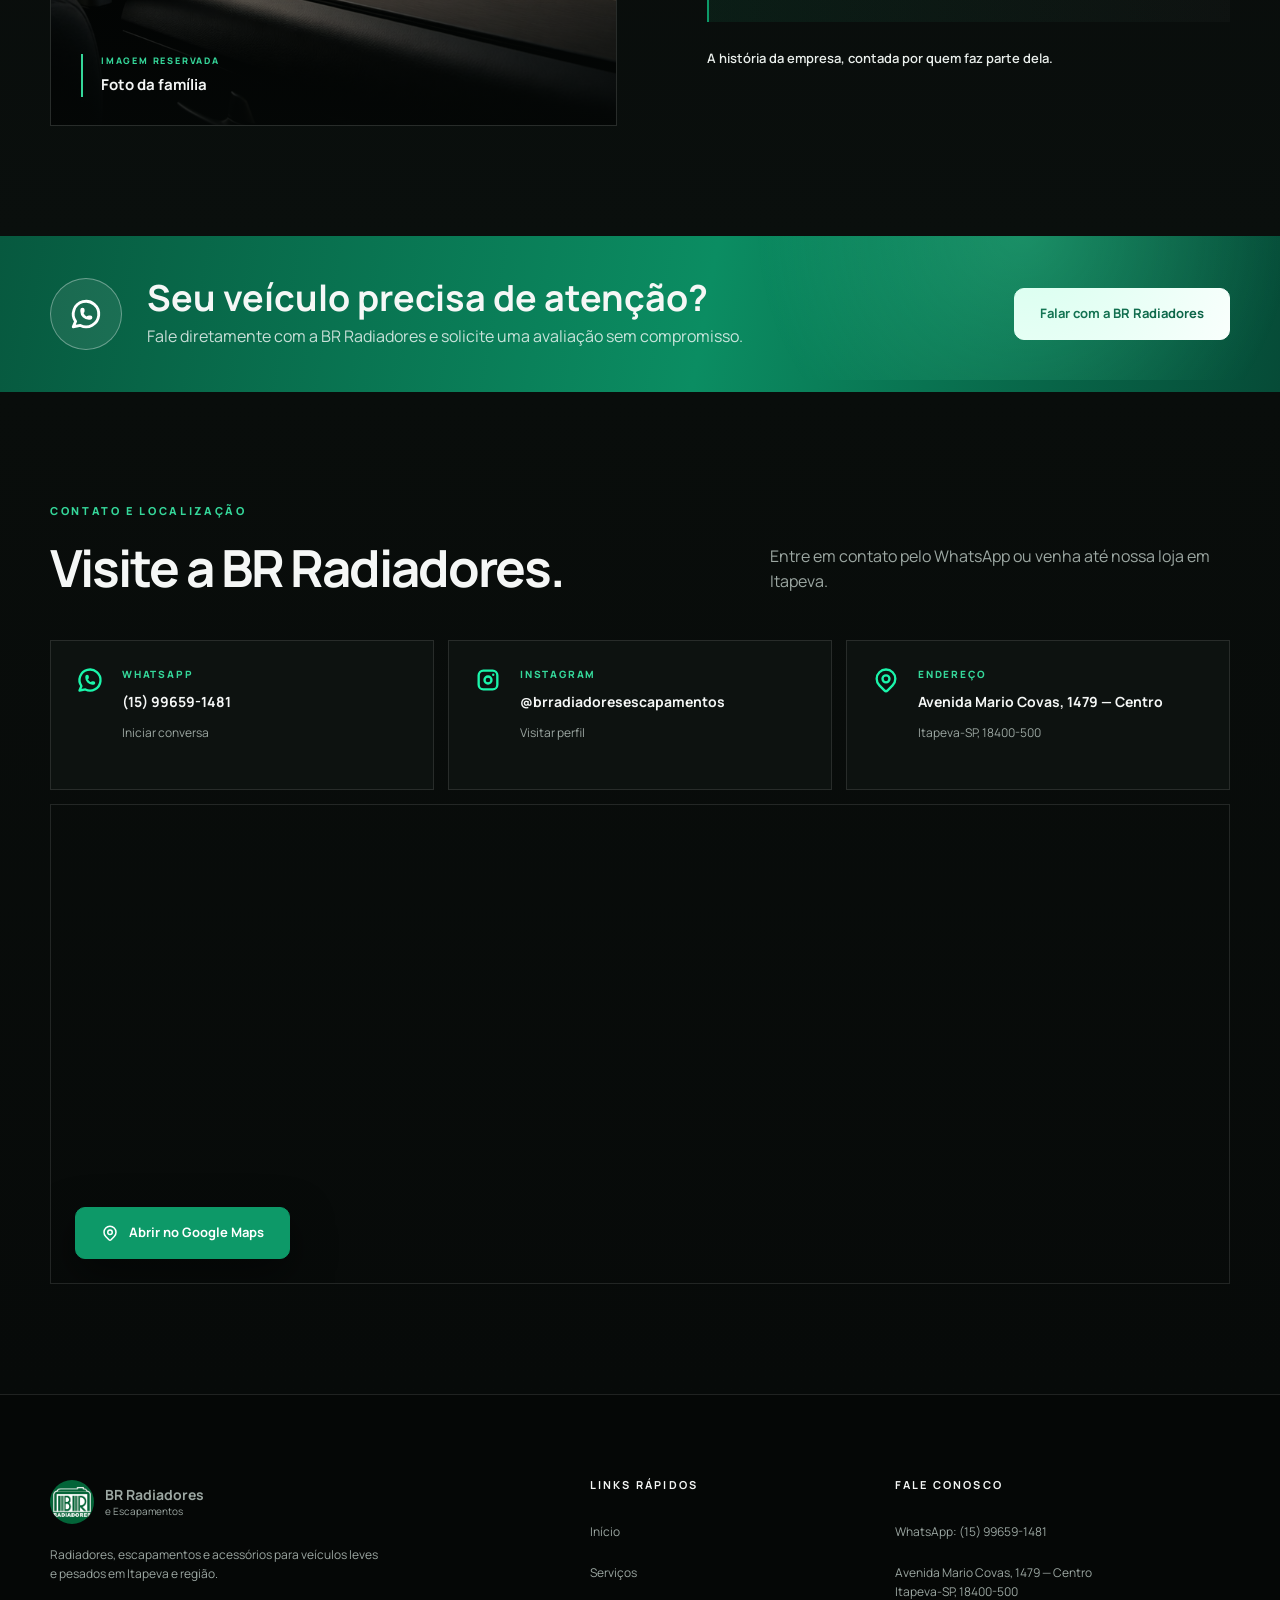
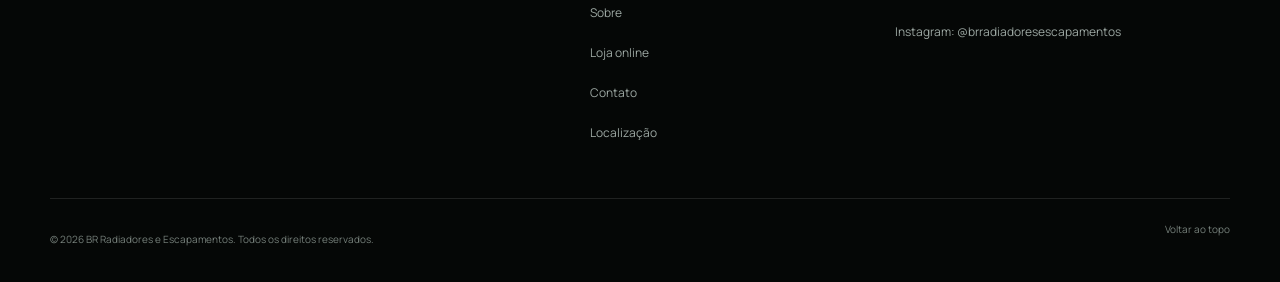
==== commit 7cd4f799: "Add files via upload" ====
--- a/index.html
+++ b/index.html
@@ -28,7 +28,7 @@
         <span><strong>BR Radiadores</strong><small>e Escapamentos</small></span>
       </a>
       <nav class="nav" id="nav" aria-label="Navegação principal">
-        <a href="#inicio">Início</a><a href="#servicos">Serviços</a><a href="#sobre">Sobre</a><a href="#localizacao">Localização</a><a href="#contato">Contato</a>
+        <a href="#inicio">Início</a><a href="#servicos">Serviços</a><a href="#sobre">Sobre</a><a href="#contato">Contato</a><a href="#localizacao">Localização</a><a href="vendas.html">Loja online</a>
       </nav>
       <a class="button button--compact header__cta" href="https://wa.me/5515996591481?text=Ol%C3%A1!%20Vim%20pelo%20site%20e%20gostaria%20de%20solicitar%20um%20or%C3%A7amento." target="_blank" rel="noopener noreferrer"><img src="assets/icons/brand-whatsapp.svg" alt="">Falar no WhatsApp</a>
       <button class="menu-button" type="button" aria-label="Abrir menu" aria-expanded="false" aria-controls="nav"><img src="assets/icons/menu-2.svg" alt=""></button>
@@ -46,6 +46,7 @@
         <div class="hero__actions">
           <a class="button" href="https://wa.me/5515996591481?text=Ol%C3%A1!%20Quero%20solicitar%20um%20or%C3%A7amento%20para%20o%20meu%20ve%C3%ADculo." target="_blank" rel="noopener noreferrer"><img src="assets/icons/brand-whatsapp.svg" alt="">Falar no WhatsApp</a>
           <a class="button button--ghost" href="#servicos">Conhecer nossos serviços <img src="assets/icons/chevron-right.svg" alt=""></a>
+          <a class="button button--market" href="vendas.html">Loja no Mercado Livre <img src="assets/icons/arrow-up-right.svg" alt=""></a>
         </div>
         <div class="hero__trust"><span><img src="assets/icons/car.svg" alt="">Veículos leves</span><span><img src="assets/icons/truck.svg" alt="">Veículos pesados</span></div>
       </div>
@@ -112,7 +113,7 @@
   </main>
 
   <footer class="footer">
-    <div class="container footer__grid"><div><a class="brand" href="#inicio"><img src="assets/images/logo-br.png" alt="" width="48" height="48"><span><strong>BR Radiadores</strong><small>e Escapamentos</small></span></a><p>Radiadores, escapamentos e acessórios para veículos leves e pesados em Itapeva e região.</p></div><div><h2>Links rápidos</h2><a href="#inicio">Início</a><a href="#servicos">Serviços</a><a href="#sobre">Sobre</a><a href="#contato">Contato</a><a href="#localizacao">Localização</a></div><div><h2>Fale conosco</h2><a href="https://wa.me/5515996591481" target="_blank" rel="noopener noreferrer">WhatsApp: (15) 99659-1481</a><a href="https://www.google.com/maps/search/?api=1&query=Avenida%20Mario%20Covas%2C%201479%2C%20Centro%2C%20Itapeva%20-%20SP%2C%2018400-500" target="_blank" rel="noopener noreferrer">Avenida Mario Covas, 1479 — Centro<br>Itapeva-SP, 18400-500</a><a href="https://instagram.com/brradiadoresescapamentos" target="_blank" rel="noopener noreferrer">Instagram: @brradiadoresescapamentos</a></div></div>
+    <div class="container footer__grid"><div><a class="brand" href="#inicio"><img src="assets/images/logo-br.png" alt="" width="48" height="48"><span><strong>BR Radiadores</strong><small>e Escapamentos</small></span></a><p>Radiadores, escapamentos e acessórios para veículos leves e pesados em Itapeva e região.</p></div><div><h2>Links rápidos</h2><a href="#inicio">Início</a><a href="#servicos">Serviços</a><a href="#sobre">Sobre</a><a href="vendas.html">Loja online</a><a href="#contato">Contato</a><a href="#localizacao">Localização</a></div><div><h2>Fale conosco</h2><a href="https://wa.me/5515996591481" target="_blank" rel="noopener noreferrer">WhatsApp: (15) 99659-1481</a><a href="https://www.google.com/maps/search/?api=1&query=Avenida%20Mario%20Covas%2C%201479%2C%20Centro%2C%20Itapeva%20-%20SP%2C%2018400-500" target="_blank" rel="noopener noreferrer">Avenida Mario Covas, 1479 — Centro<br>Itapeva-SP, 18400-500</a><a href="https://instagram.com/brradiadoresescapamentos" target="_blank" rel="noopener noreferrer">Instagram: @brradiadoresescapamentos</a></div></div>
     <div class="container footer__bottom"><p>© 2026 BR Radiadores e Escapamentos. Todos os direitos reservados.</p><a href="#inicio">Voltar ao topo</a></div>
   </footer>
   <a class="whatsapp-float" href="https://wa.me/5515996591481?text=Ol%C3%A1!%20Quero%20falar%20sobre%20um%20servi%C3%A7o." target="_blank" rel="noopener noreferrer" aria-label="Falar com a BR Radiadores pelo WhatsApp"><img src="assets/icons/brand-whatsapp.svg" alt=""><span>Fale conosco</span></a>
--- a/css/style.css
+++ b/css/style.css
@@ -27,3 +27,61 @@
 @media(max-width:980px){.story__grid{grid-template-columns:1fr;gap:45px}.story__portrait{min-height:540px}.story__portrait>img{height:540px}.story__content{max-width:700px}}
 @media(max-width:760px){.story__grid{gap:38px}.story__portrait{min-height:430px}.story__portrait>img{height:430px}.story__portrait figcaption{left:20px;right:20px;bottom:20px}.story__content h2{font-size:clamp(34px,10vw,46px)}.story__intro{font-size:14px}.story__text-slot{margin-top:25px;padding:21px 20px}.story__text-slot p{font-size:13px}}
 @media(max-width:380px){.story__portrait,.story__portrait>img{height:380px;min-height:380px}}
+
+/* Header horizontal de ponta a ponta — preserva a altura existente */
+.header{padding-inline:0;background:rgba(7,10,9,.18);border-bottom:1px solid rgba(255,255,255,.035);backdrop-filter:blur(5px)}
+.header__inner{width:min(var(--max),calc(100% - 40px));padding-inline:0;border:0;border-radius:0}
+.header.is-scrolled{background:rgba(7,10,9,.58);border-bottom-color:rgba(255,255,255,.075);backdrop-filter:blur(12px)}
+.header.is-scrolled .header__inner{background:transparent;border:0;border-radius:0;box-shadow:none;backdrop-filter:none}
+.header.is-hidden{transform:translateY(-105%);opacity:0;pointer-events:none}
+
+@media(max-width:760px){
+  .header{padding-block:10px;background:rgba(7,10,9,.28);backdrop-filter:blur(7px)}
+  .header__inner{width:min(calc(100% - 28px),var(--max));height:62px;padding-inline:0;background:transparent;border:0;border-radius:0;backdrop-filter:none}
+}
+
+/* Página de vendas */
+.nav [aria-current="page"]{color:var(--text)}
+.nav [aria-current="page"]::after{right:0}
+.sales-hero{position:relative;min-height:760px;height:92vh;display:grid;align-items:center;isolation:isolate;overflow:hidden}
+.sales-hero__image{position:absolute;inset:0;width:100%;height:100%;object-fit:cover;object-position:center;z-index:-3}
+.sales-hero__shade{position:absolute;inset:0;z-index:-2;background:linear-gradient(90deg,rgba(4,7,6,.98) 0%,rgba(4,7,6,.89) 44%,rgba(4,7,6,.24) 78%),linear-gradient(0deg,var(--bg),transparent 38%)}
+.sales-hero__content{padding-top:105px}
+.market-badge{display:inline-flex;align-items:center;gap:10px;margin:0 0 24px;padding:8px 13px;border:1px solid rgba(255,225,0,.3);border-radius:999px;background:rgba(255,225,0,.08);color:#ffe600;font-size:10px;font-weight:800;letter-spacing:.13em;text-transform:uppercase}
+.market-badge span{width:7px;height:7px;border-radius:50%;background:#ffe600;box-shadow:0 0 14px rgba(255,230,0,.55)}
+.sales-hero h1{max-width:850px;margin:0;font-size:clamp(52px,6.4vw,92px);line-height:1.08;letter-spacing:-.055em;text-transform:uppercase}
+.sales-hero h1 span{color:var(--green-light)}
+.sales-hero__content>p:not(.market-badge){max-width:620px;margin:28px 0 0;color:#c1cac5;font-size:18px}
+.sales-hero__content>small{display:block;margin-top:20px;color:#85908b;font-size:11px}
+.button--market{background:#ffe600;border-color:#ffe600;color:#181800}
+.button--market img{filter:none}
+.button--market:hover{background:#fff159;border-color:#fff159;color:#181800;box-shadow:0 12px 30px rgba(255,230,0,.14)}
+.sales-categories{background:linear-gradient(180deg,#070a09,#0b100e)}
+.sales-grid{display:grid;grid-template-columns:repeat(3,1fr);gap:16px}
+.sales-card{border:1px solid var(--line);background:rgba(255,255,255,.02);overflow:hidden;transition:transform .35s,border-color .35s,box-shadow .35s}
+.sales-card:hover{transform:translateY(-7px);border-color:rgba(53,215,154,.4);box-shadow:var(--shadow)}
+.sales-card__image{height:270px;display:grid;place-items:center;padding:28px;background:radial-gradient(circle at 50% 45%,rgba(24,168,113,.14),transparent 58%),#090d0b}
+.sales-card__image img{width:210px;height:210px;object-fit:contain;filter:drop-shadow(0 22px 25px rgba(0,0,0,.55));transition:transform .4s}
+.sales-card:hover .sales-card__image img{transform:scale(1.04)}
+.sales-card__body{padding:28px}
+.sales-card__body>span{color:var(--green-light);font-size:9px;font-weight:800;letter-spacing:.18em;text-transform:uppercase}
+.sales-card h3{margin:7px 0 10px;font-size:24px}
+.sales-card p{min-height:70px;margin:0;color:var(--muted);font-size:13px}
+.sales-card a{display:inline-flex;align-items:center;gap:8px;margin-top:25px;color:var(--green-light);font-size:12px;font-weight:800}
+.sales-card a img{width:16px;filter:invert(68%) sepia(80%) saturate(432%) hue-rotate(104deg)}
+.market-process{background:var(--surface)}
+.market-process__grid{display:grid;grid-template-columns:.85fr 1.15fr;gap:clamp(50px,8vw,120px)}
+.market-process h2{max-width:480px;margin:0;font-size:clamp(38px,4vw,60px);line-height:1.05;letter-spacing:-.045em}
+.market-process__steps{border-top:1px solid var(--line)}
+.market-process__steps article{display:grid;grid-template-columns:50px 1fr;gap:18px;padding:28px 0;border-bottom:1px solid var(--line)}
+.market-process__steps article>span{color:var(--green-light);font-size:11px;font-weight:800;letter-spacing:.14em}
+.market-process__steps h3{margin:0;font-size:17px}
+.market-process__steps p{margin:7px 0 0;color:var(--muted);font-size:13px}
+.sales-cta{padding:85px 0;background:linear-gradient(110deg,#07593f,#0b8d62 58%,#064b37)}
+.sales-cta__inner{display:flex;align-items:end;justify-content:space-between;gap:50px}
+.sales-cta .eyebrow{color:#b9ffe2}
+.sales-cta h2{margin:0;font-size:clamp(34px,4vw,58px);line-height:1.05;letter-spacing:-.04em}
+.sales-cta p:not(.eyebrow){margin:14px 0 0;color:rgba(255,255,255,.78)}
+
+@media(max-width:980px){.sales-grid{grid-template-columns:repeat(2,1fr)}.sales-card:last-child{grid-column:1/-1}.market-process__grid{grid-template-columns:1fr}.sales-cta__inner{align-items:flex-start;flex-direction:column}}
+@media(max-width:760px){.sales-hero{min-height:720px;height:100svh;align-items:end}.sales-hero__image{object-position:58% center}.sales-hero__shade{background:linear-gradient(0deg,var(--bg) 3%,rgba(4,7,6,.88) 52%,rgba(4,7,6,.38))}.sales-hero__content{padding-top:120px;padding-bottom:60px}.sales-hero h1{font-size:clamp(36px,10vw,46px)}.sales-hero__content>p:not(.market-badge){font-size:15px}.sales-grid{grid-template-columns:1fr}.sales-card:last-child{grid-column:auto}.sales-card__image{height:230px}.sales-card__image img{height:180px}.market-process__steps article{grid-template-columns:40px 1fr}.sales-cta{padding:70px 0}.sales-cta__inner .button{width:100%}}
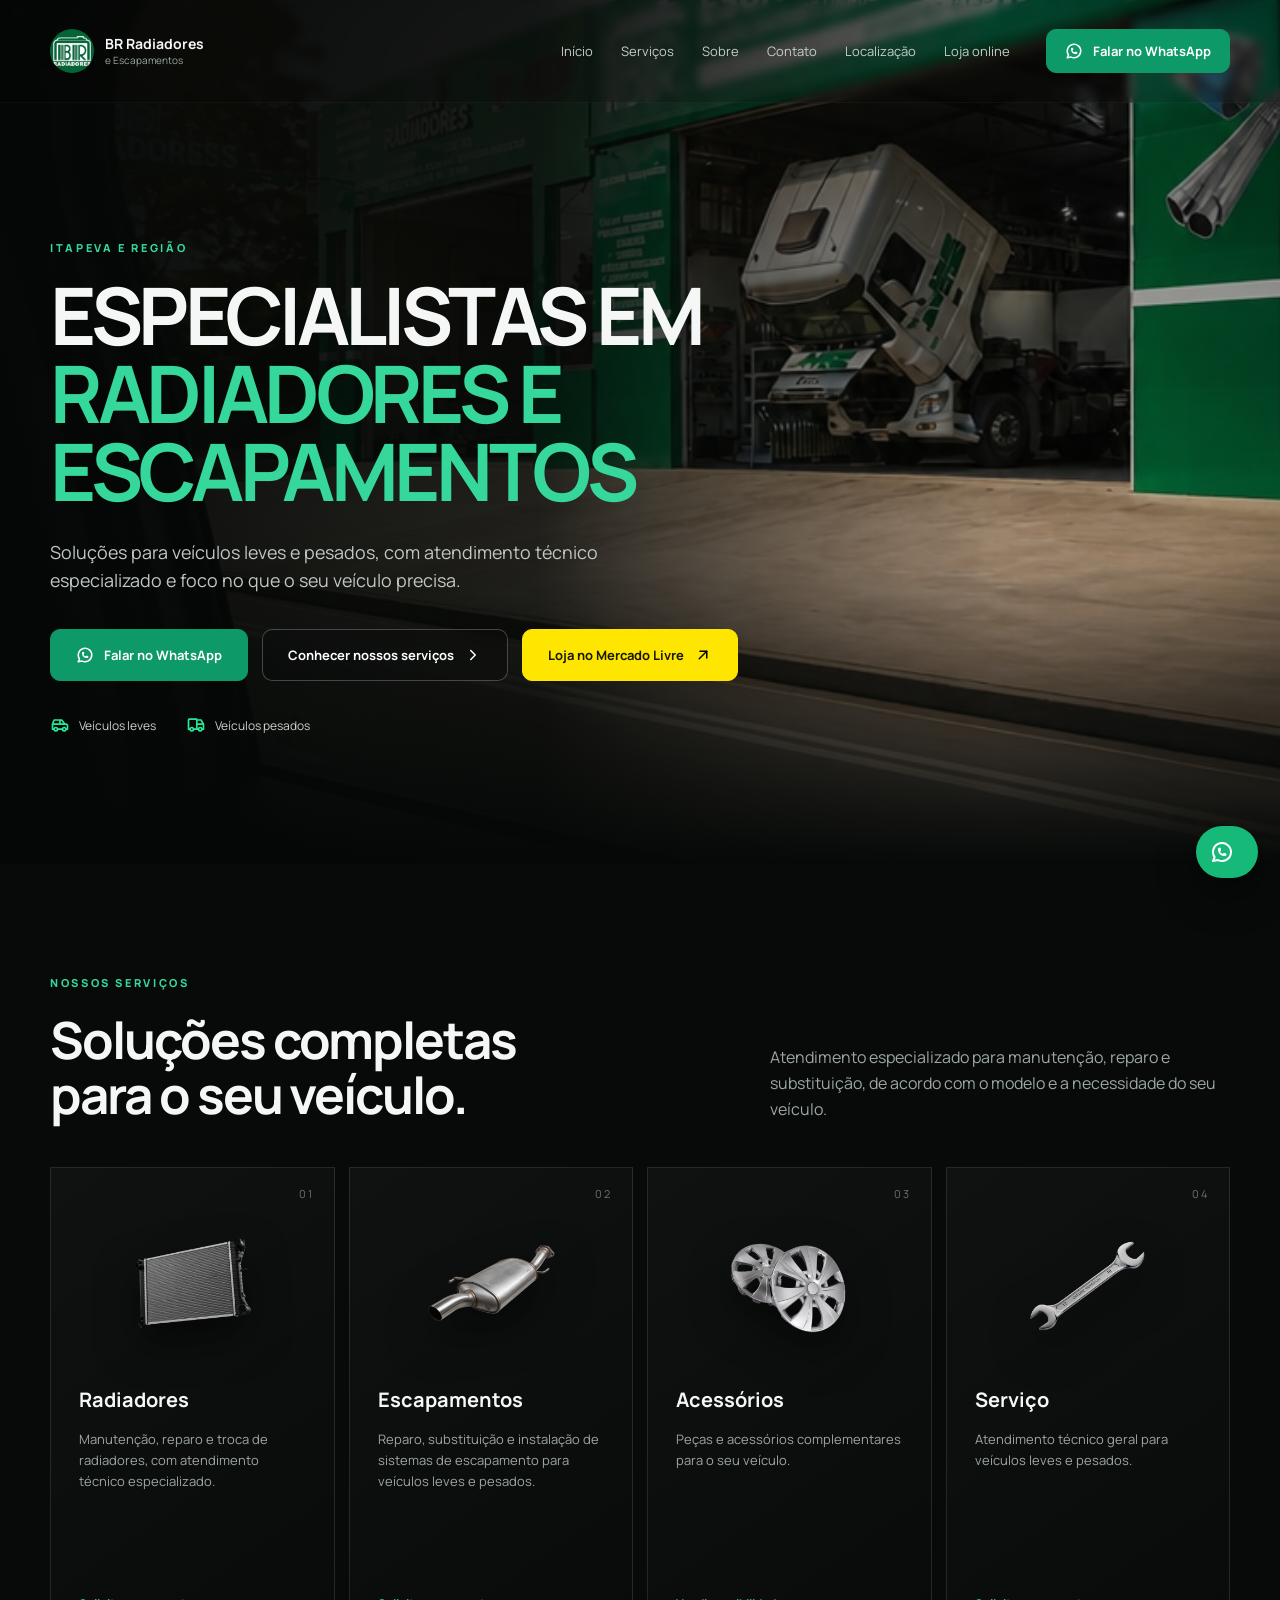
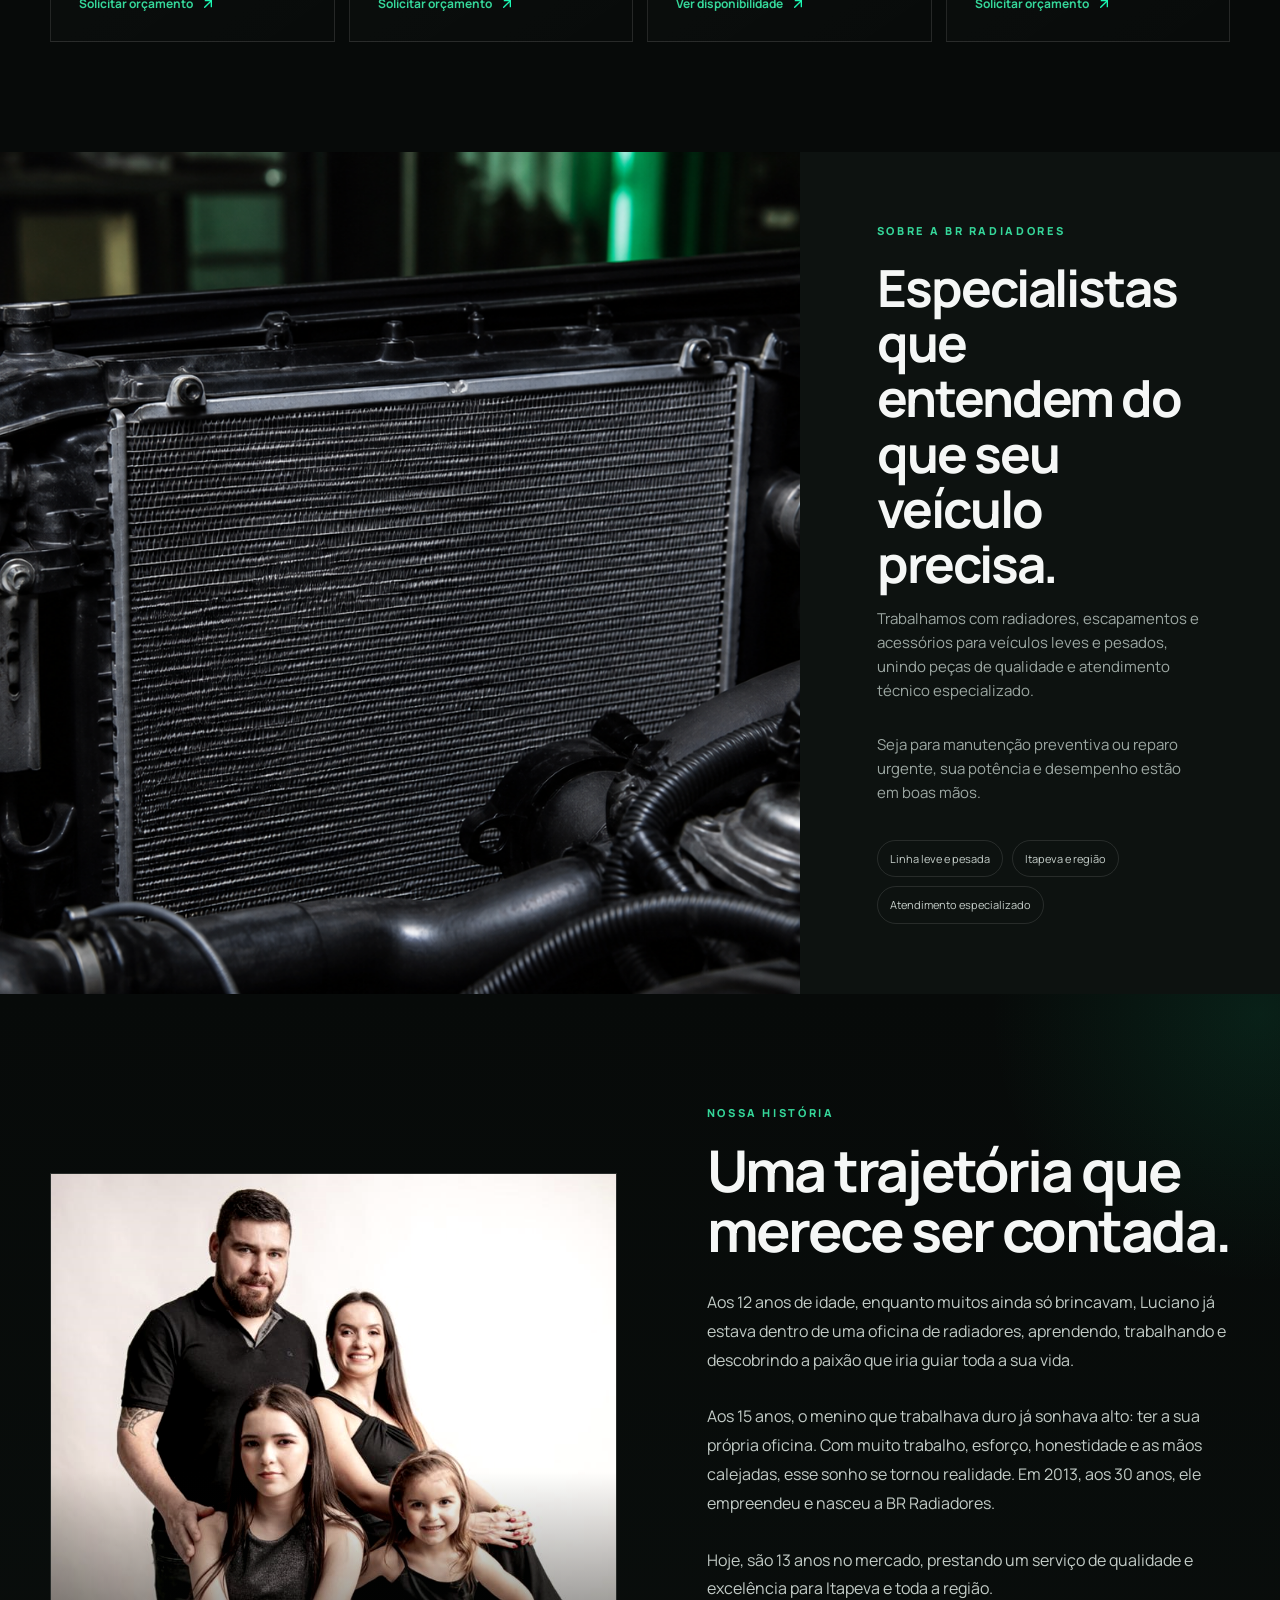
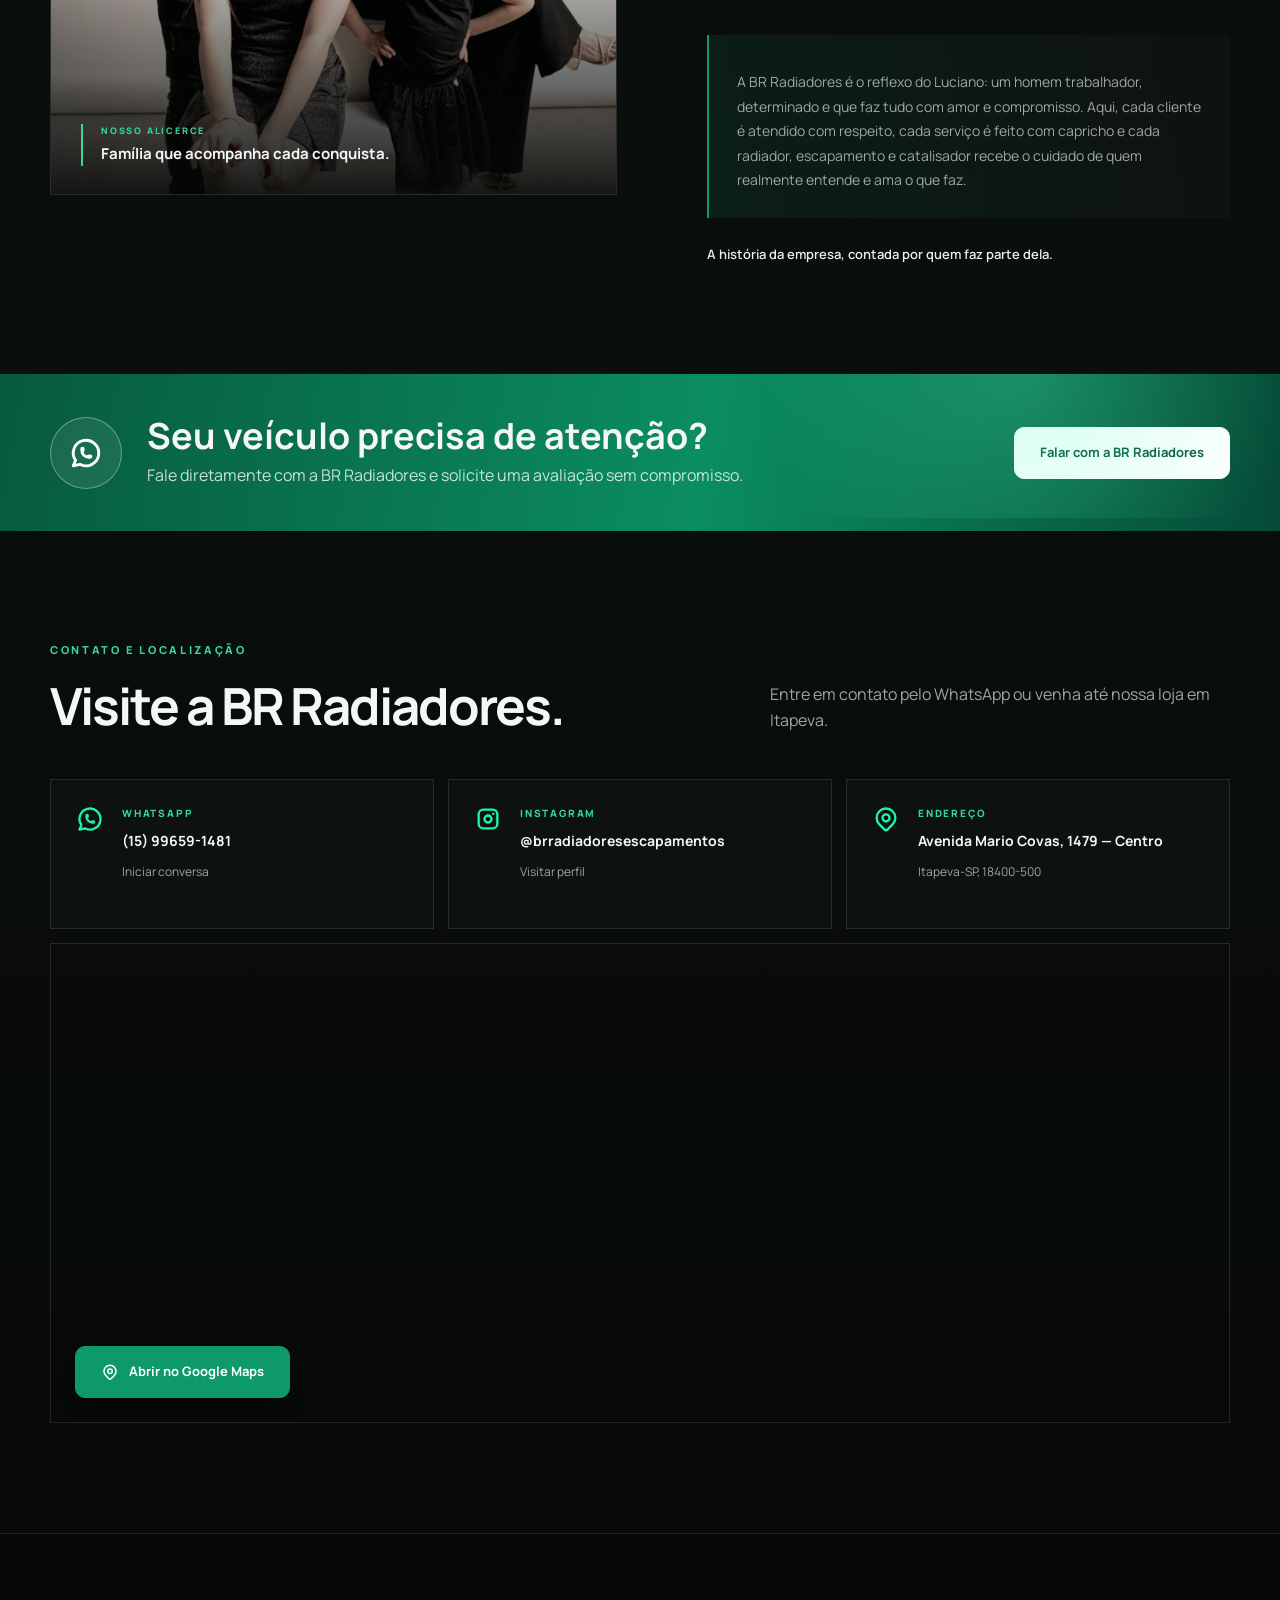
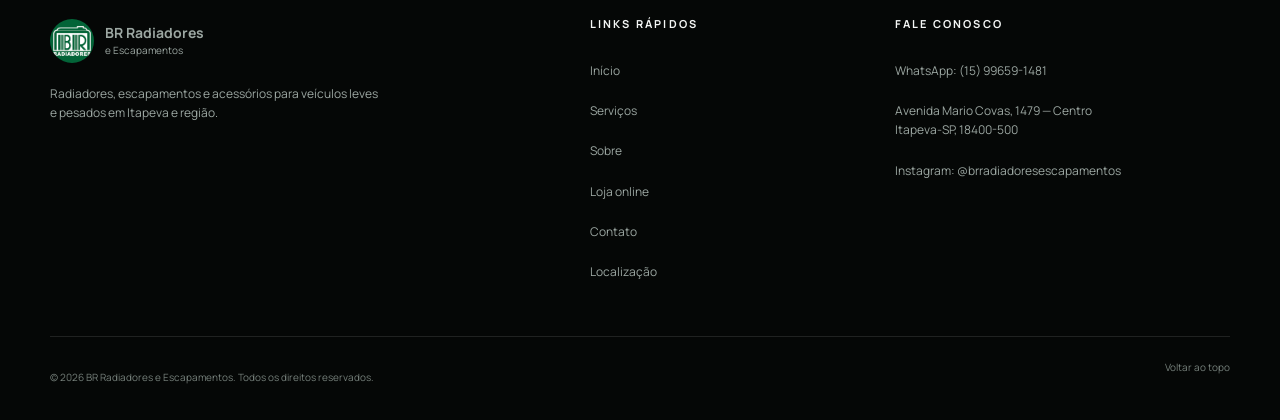
==== commit 1f2f38c5: "Add files via upload" ====
--- a/index.html
+++ b/index.html
@@ -1,122 +1,441 @@
-<!DOCTYPE html>
-<html lang="pt-BR">
-<head>
-  <meta charset="UTF-8">
-  <meta name="viewport" content="width=device-width, initial-scale=1.0">
-  <title>BR Radiadores e Escapamentos — Itapeva-SP</title>
-  <meta name="description" content="Radiadores, escapamentos, acessórios e atendimento técnico para veículos leves e pesados em Itapeva e região. Solicite seu orçamento pelo WhatsApp.">
-  <meta name="theme-color" content="#070b09">
-  <meta property="og:title" content="BR Radiadores e Escapamentos — Itapeva-SP">
-  <meta property="og:description" content="Atendimento especializado para veículos leves e pesados em Itapeva e região.">
-  <meta property="og:type" content="website">
-  <meta property="og:image" content="assets/images/fachada-br.png">
-  <link rel="icon" href="assets/images/favicon.png" type="image/png">
-  <link rel="preconnect" href="https://fonts.googleapis.com">
-  <link rel="preconnect" href="https://fonts.gstatic.com" crossorigin>
-  <link href="https://fonts.googleapis.com/css2?family=Manrope:wght@400;500;600;700;800&display=swap" rel="stylesheet">
-  <link rel="stylesheet" href="css/style.css">
-  <script type="application/ld+json">
-  {"@context":"https://schema.org","@type":"AutoRepair","name":"BR Radiadores e Escapamentos","image":"assets/images/fachada-br.png","telephone":"+55 15 99659-1481","address":{"@type":"PostalAddress","streetAddress":"Avenida Mario Covas, 1479 — Centro","addressLocality":"Itapeva","addressRegion":"SP","postalCode":"18400-500","addressCountry":"BR"},"sameAs":["https://instagram.com/brradiadoresescapamentos"]}
-  </script>
-</head>
-<body>
-  <a class="skip-link" href="#conteudo">Pular para o conteúdo</a>
-  <header class="header" id="header">
-    <div class="header__inner container">
-      <a class="brand" href="#inicio" aria-label="BR Radiadores e Escapamentos — início">
-        <img src="assets/images/logo-br.png" alt="" width="48" height="48">
-        <span><strong>BR Radiadores</strong><small>e Escapamentos</small></span>
-      </a>
-      <nav class="nav" id="nav" aria-label="Navegação principal">
-        <a href="#inicio">Início</a><a href="#servicos">Serviços</a><a href="#sobre">Sobre</a><a href="#contato">Contato</a><a href="#localizacao">Localização</a><a href="vendas.html">Loja online</a>
-      </nav>
-      <a class="button button--compact header__cta" href="https://wa.me/5515996591481?text=Ol%C3%A1!%20Vim%20pelo%20site%20e%20gostaria%20de%20solicitar%20um%20or%C3%A7amento." target="_blank" rel="noopener noreferrer"><img src="assets/icons/brand-whatsapp.svg" alt="">Falar no WhatsApp</a>
-      <button class="menu-button" type="button" aria-label="Abrir menu" aria-expanded="false" aria-controls="nav"><img src="assets/icons/menu-2.svg" alt=""></button>
-    </div>
-  </header>
-
-  <main id="conteudo">
-    <section class="hero" id="inicio" aria-labelledby="hero-title">
-      <img class="hero__image" src="assets/images/fachada-br.png" alt="Fachada da BR Radiadores e Escapamentos com caminhão em atendimento">
-      <div class="hero__overlay"></div>
-      <div class="hero__content container reveal">
-        <p class="eyebrow">Itapeva e região</p>
-        <h1 id="hero-title">Especialistas em<br><span>radiadores e escapamentos</span></h1>
-        <p class="hero__lead">Soluções para veículos leves e pesados, com atendimento técnico especializado e foco no que o seu veículo precisa.</p>
-        <div class="hero__actions">
-          <a class="button" href="https://wa.me/5515996591481?text=Ol%C3%A1!%20Quero%20solicitar%20um%20or%C3%A7amento%20para%20o%20meu%20ve%C3%ADculo." target="_blank" rel="noopener noreferrer"><img src="assets/icons/brand-whatsapp.svg" alt="">Falar no WhatsApp</a>
-          <a class="button button--ghost" href="#servicos">Conhecer nossos serviços <img src="assets/icons/chevron-right.svg" alt=""></a>
-          <a class="button button--market" href="vendas.html">Loja no Mercado Livre <img src="assets/icons/arrow-up-right.svg" alt=""></a>
-        </div>
-        <div class="hero__trust"><span><img src="assets/icons/car.svg" alt="">Veículos leves</span><span><img src="assets/icons/truck.svg" alt="">Veículos pesados</span></div>
-      </div>
-    </section>
-
-    <section class="section services" id="servicos" aria-labelledby="services-title">
-      <div class="container">
-        <div class="section-head reveal"><div><p class="eyebrow">Nossos serviços</p><h2 id="services-title">Soluções completas<br>para o seu veículo.</h2></div><p>Atendimento especializado para manutenção, reparo e substituição, de acordo com o modelo e a necessidade do seu veículo.</p></div>
-        <div class="service-grid">
-          <article class="service-card reveal"><span class="service-card__number">01</span><img src="assets/images/radiador.png" alt="Radiador automotivo" loading="lazy"><h3>Radiadores</h3><p>Manutenção, reparo e troca de radiadores, com atendimento técnico especializado.</p><a href="https://wa.me/5515996591481?text=Ol%C3%A1!%20Quero%20um%20or%C3%A7amento%20de%20radiador%20para%20o%20meu%20ve%C3%ADculo." target="_blank" rel="noopener noreferrer">Solicitar orçamento <img src="assets/icons/arrow-up-right.svg" alt=""></a></article>
-          <article class="service-card reveal"><span class="service-card__number">02</span><img src="assets/images/escapamento.png" alt="Sistema de escapamento" loading="lazy"><h3>Escapamentos</h3><p>Reparo, substituição e instalação de sistemas de escapamento para veículos leves e pesados.</p><a href="https://wa.me/5515996591481?text=Ol%C3%A1!%20Quero%20um%20or%C3%A7amento%20de%20escapamento%20para%20o%20meu%20ve%C3%ADculo." target="_blank" rel="noopener noreferrer">Solicitar orçamento <img src="assets/icons/arrow-up-right.svg" alt=""></a></article>
-          <article class="service-card reveal"><span class="service-card__number">03</span><img src="assets/images/acessorios.png" alt="Acessórios automotivos" loading="lazy"><h3>Acessórios</h3><p>Peças e acessórios complementares para o seu veículo.</p><a href="https://wa.me/5515996591481?text=Ol%C3%A1!%20Gostaria%20de%20ver%20a%20disponibilidade%20de%20acess%C3%B3rios." target="_blank" rel="noopener noreferrer">Ver disponibilidade <img src="assets/icons/arrow-up-right.svg" alt=""></a></article>
-          <article class="service-card reveal"><span class="service-card__number">04</span><img src="assets/images/servico.png" alt="Ferramenta representando atendimento técnico" loading="lazy"><h3>Serviço</h3><p>Atendimento técnico geral para veículos leves e pesados.</p><a href="https://wa.me/5515996591481?text=Ol%C3%A1!%20Quero%20um%20or%C3%A7amento%20de%20servi%C3%A7o%20para%20o%20meu%20ve%C3%ADculo." target="_blank" rel="noopener noreferrer">Solicitar orçamento <img src="assets/icons/arrow-up-right.svg" alt=""></a></article>
-        </div>
-      </div>
-    </section>
-
-    <section class="about" id="sobre" aria-labelledby="about-title">
-      <div class="about__media reveal"><img src="assets/images/radiador-closeup.png" alt="Detalhe técnico de radiador instalado em veículo" loading="lazy"></div>
-      <div class="about__content reveal"><p class="eyebrow">Sobre a BR Radiadores</p><h2 id="about-title">Especialistas que entendem do que seu veículo precisa.</h2><p>Trabalhamos com radiadores, escapamentos e acessórios para veículos leves e pesados, unindo peças de qualidade e atendimento técnico especializado.</p><p>Seja para manutenção preventiva ou reparo urgente, sua potência e desempenho estão em boas mãos.</p><div class="about__tags"><span>Linha leve e pesada</span><span>Itapeva e região</span><span>Atendimento especializado</span></div></div>
-    </section>
-
-    <section class="story section" aria-labelledby="story-title">
-      <div class="story__grid container">
-        <figure class="story__portrait reveal">
-          <!-- Troca futura: salve a foto real como assets/images/familia-proprietario.jpg e altere apenas o src abaixo. -->
-          <img src="assets/images/fachada-br.png" alt="Fachada da BR Radiadores e Escapamentos — imagem temporária até a inclusão da foto da família" loading="lazy">
-          <figcaption>
-            <span>Imagem reservada</span>
-            <strong>Foto da família </strong>
-          </figcaption>
-        </figure>
-
-        <div class="story__content reveal">
-          <p class="eyebrow">Nossa história</p>
-          <h2 id="story-title">Uma trajetória que merece ser contada.</h2>
-          <p class="story__intro">Por trás de cada serviço existe uma história de trabalho, escolhas e dedicação. Este espaço foi preparado para apresentar a trajetória real do proprietário e da BR Radiadores.</p>
-
-          <div class="story__text-slot" aria-label="Espaço reservado para o texto da trajetória">
-            <span>Texto da trajetória</span>
-            <p>Como a empresa começou, os momentos importantes dessa caminhada, a participação da família e os valores que continuam guiando o atendimento aos clientes.</p>
-          </div>
-
-          <p class="story__signature">A história da empresa, contada por quem faz parte dela.</p>
-        </div>
-      </div>
-    </section>
-
-    <section class="cta-band" aria-label="Solicite um orçamento">
-      <div class="container cta-band__inner reveal"><div class="cta-band__icon"><img src="assets/icons/brand-whatsapp.svg" alt=""></div><div><h2>Seu veículo precisa de atenção?</h2><p>Fale diretamente com a BR Radiadores e solicite uma avaliação sem compromisso.</p></div><a class="button button--light" href="https://wa.me/5515996591481?text=Ol%C3%A1!%20Quero%20pedir%20um%20or%C3%A7amento%20sem%20compromisso." target="_blank" rel="noopener noreferrer">Falar com a BR Radiadores</a></div>
-    </section>
-
-    <section class="section contact" id="contato" aria-labelledby="contact-title">
-      <div class="container">
-        <div class="section-head reveal"><div><p class="eyebrow">Contato e localização</p><h2 id="contact-title">Visite a BR Radiadores.</h2></div><p>Entre em contato pelo WhatsApp ou venha até nossa loja em Itapeva.</p></div>
-        <div class="contact-grid">
-          <a class="contact-card reveal" href="https://wa.me/5515996591481?text=Ol%C3%A1!%20Vim%20pelo%20site%20da%20BR%20Radiadores." target="_blank" rel="noopener noreferrer"><img src="assets/icons/brand-whatsapp.svg" alt=""><span><small>WhatsApp</small><strong>(15) 99659-1481</strong><em>Iniciar conversa</em></span></a>
-          <a class="contact-card reveal" href="https://instagram.com/brradiadoresescapamentos" target="_blank" rel="noopener noreferrer"><img src="assets/icons/brand-instagram.svg" alt=""><span><small>Instagram</small><strong>@brradiadoresescapamentos</strong><em>Visitar perfil</em></span></a>
-          <a class="contact-card reveal" href="https://www.google.com/maps/search/?api=1&query=Avenida%20Mario%20Covas%2C%201479%2C%20Centro%2C%20Itapeva%20-%20SP%2C%2018400-500" target="_blank" rel="noopener noreferrer"><img src="assets/icons/map-pin.svg" alt=""><span><small>Endereço</small><strong>Avenida Mario Covas, 1479 — Centro</strong><em>Itapeva-SP, 18400-500</em></span></a>
-        </div>
-        <div class="map-wrap reveal" id="localizacao"><iframe title="Mapa da BR Radiadores e Escapamentos em Itapeva" src="https://www.google.com/maps?q=Avenida%20Mario%20Covas%2C%201479%2C%20Centro%2C%20Itapeva%20-%20SP%2C%2018400-500&output=embed" loading="lazy" referrerpolicy="no-referrer-when-downgrade" allowfullscreen></iframe><a class="button map-button" href="https://www.google.com/maps/search/?api=1&query=BR%20Radiadores%20e%20Escapamentos%2C%20Avenida%20Mario%20Covas%2C%201479%2C%20Itapeva%20-%20SP" target="_blank" rel="noopener noreferrer"><img src="assets/icons/map-pin.svg" alt="">Abrir no Google Maps</a></div>
-      </div>
-    </section>
-  </main>
-
-  <footer class="footer">
-    <div class="container footer__grid"><div><a class="brand" href="#inicio"><img src="assets/images/logo-br.png" alt="" width="48" height="48"><span><strong>BR Radiadores</strong><small>e Escapamentos</small></span></a><p>Radiadores, escapamentos e acessórios para veículos leves e pesados em Itapeva e região.</p></div><div><h2>Links rápidos</h2><a href="#inicio">Início</a><a href="#servicos">Serviços</a><a href="#sobre">Sobre</a><a href="vendas.html">Loja online</a><a href="#contato">Contato</a><a href="#localizacao">Localização</a></div><div><h2>Fale conosco</h2><a href="https://wa.me/5515996591481" target="_blank" rel="noopener noreferrer">WhatsApp: (15) 99659-1481</a><a href="https://www.google.com/maps/search/?api=1&query=Avenida%20Mario%20Covas%2C%201479%2C%20Centro%2C%20Itapeva%20-%20SP%2C%2018400-500" target="_blank" rel="noopener noreferrer">Avenida Mario Covas, 1479 — Centro<br>Itapeva-SP, 18400-500</a><a href="https://instagram.com/brradiadoresescapamentos" target="_blank" rel="noopener noreferrer">Instagram: @brradiadoresescapamentos</a></div></div>
-    <div class="container footer__bottom"><p>© 2026 BR Radiadores e Escapamentos. Todos os direitos reservados.</p><a href="#inicio">Voltar ao topo</a></div>
-  </footer>
-  <a class="whatsapp-float" href="https://wa.me/5515996591481?text=Ol%C3%A1!%20Quero%20falar%20sobre%20um%20servi%C3%A7o." target="_blank" rel="noopener noreferrer" aria-label="Falar com a BR Radiadores pelo WhatsApp"><img src="assets/icons/brand-whatsapp.svg" alt=""><span>Fale conosco</span></a>
-  <script src="js/script.js"></script>
-</body>
-</html>
+<!DOCTYPE html>
+<html lang="pt-BR">
+  <head>
+    <meta charset="UTF-8">
+    <meta name="viewport" content="width=device-width, initial-scale=1.0">
+    <title>
+      BR Radiadores e Escapamentos — Itapeva-SP
+    </title>
+    <meta name="description" content="Radiadores, escapamentos, acessórios e atendimento técnico para veículos leves e pesados em Itapeva e região. Solicite seu orçamento pelo WhatsApp.">
+    <meta name="theme-color" content="#070b09">
+    <meta property="og:title" content="BR Radiadores e Escapamentos — Itapeva-SP">
+    <meta property="og:description" content="Atendimento especializado para veículos leves e pesados em Itapeva e região.">
+    <meta property="og:type" content="website">
+    <meta property="og:image" content="assets/images/fachada-br.png">
+    <link rel="icon" href="assets/images/favicon.png" type="image/png">
+    <link rel="preconnect" href="https://fonts.googleapis.com">
+    <link rel="preconnect" href="https://fonts.gstatic.com" crossorigin>
+    <link href="https://fonts.googleapis.com/css2?family=Manrope:wght@400;500;600;700;800&display=swap" rel="stylesheet">
+    <link rel="stylesheet" href="css/style.css">
+    <script type="application/ld+json">
+      {"@context":"https://schema.org","@type":"AutoRepair","name":"BR Radiadores e Escapamentos","image":"assets/images/fachada-br.png","telephone":"+55 15 99659-1481","address":{"@type":"PostalAddress","streetAddress":"Avenida Mario Covas, 1479 — Centro","addressLocality":"Itapeva","addressRegion":"SP","postalCode":"18400-500","addressCountry":"BR"},"sameAs":["https://instagram.com/brradiadoresescapamentos"]}
+    </script>
+  </head>
+  <body>
+    <a class="skip-link" href="#conteudo">
+      Pular para o conteúdo
+    </a>
+    <header class="header" id="header">
+      <div class="header__inner container">
+        <a class="brand" href="#inicio" aria-label="BR Radiadores e Escapamentos — início">
+          <img src="assets/images/logo-br.png" alt="" width="48" height="48">
+          <span>
+            <strong>
+              BR Radiadores
+            </strong>
+            <small>
+              e Escapamentos
+            </small>
+          </span>
+        </a>
+        <nav class="nav" id="nav" aria-label="Navegação principal">
+          <a href="#inicio">
+            Início
+          </a>
+          <a href="#servicos">
+            Serviços
+          </a>
+          <a href="#sobre">
+            Sobre
+          </a>
+          <a href="#contato">
+            Contato
+          </a>
+          <a href="#localizacao">
+            Localização
+          </a>
+          <a href="vendas.html">
+            Loja online
+          </a>
+        </nav>
+        <a class="button button--compact header__cta" href="https://wa.me/5515996591481?text=Ol%C3%A1!%20Vim%20pelo%20site%20e%20gostaria%20de%20solicitar%20um%20or%C3%A7amento." target="_blank" rel="noopener noreferrer">
+          <img src="assets/icons/brand-whatsapp.svg" alt="">
+          Falar no WhatsApp
+        </a>
+        <button class="menu-button" type="button" aria-label="Abrir menu" aria-expanded="false" aria-controls="nav">
+          <img src="assets/icons/menu-2.svg" alt="">
+        </button>
+      </div>
+    </header>
+    <main id="conteudo">
+      <section class="hero" id="inicio" aria-labelledby="hero-title">
+        <img class="hero__image" src="assets/images/fachada-br.png" alt="Fachada da BR Radiadores e Escapamentos com caminhão em atendimento">
+        <div class="hero__overlay">
+        </div>
+        <div class="hero__content container reveal">
+          <p class="eyebrow">
+            Itapeva e região
+          </p>
+          <h1 id="hero-title">
+            Especialistas em
+            <br>
+            <span>
+              radiadores e escapamentos
+            </span>
+          </h1>
+          <p class="hero__lead">
+            Soluções para veículos leves e pesados, com atendimento técnico especializado e foco no que o seu veículo precisa.
+          </p>
+          <div class="hero__actions">
+            <a class="button" href="https://wa.me/5515996591481?text=Ol%C3%A1!%20Quero%20solicitar%20um%20or%C3%A7amento%20para%20o%20meu%20ve%C3%ADculo." target="_blank" rel="noopener noreferrer">
+              <img src="assets/icons/brand-whatsapp.svg" alt="">
+              Falar no WhatsApp
+            </a>
+            <a class="button button--ghost" href="#servicos">
+              Conhecer nossos serviços
+              <img src="assets/icons/chevron-right.svg" alt="">
+            </a>
+            <a class="button button--market" href="vendas.html">
+              Loja no Mercado Livre
+              <img src="assets/icons/arrow-up-right.svg" alt="">
+            </a>
+          </div>
+          <div class="hero__trust">
+            <span>
+              <img src="assets/icons/car.svg" alt="">
+              Veículos leves
+            </span>
+            <span>
+              <img src="assets/icons/truck.svg" alt="">
+              Veículos pesados
+            </span>
+          </div>
+        </div>
+      </section>
+      <section class="section services" id="servicos" aria-labelledby="services-title">
+        <div class="container">
+          <div class="section-head reveal">
+            <div>
+              <p class="eyebrow">
+                Nossos serviços
+              </p>
+              <h2 id="services-title">
+                Soluções completas
+                <br>
+                para o seu veículo.
+              </h2>
+            </div>
+            <p>
+              Atendimento especializado para manutenção, reparo e substituição, de acordo com o modelo e a necessidade do seu veículo.
+            </p>
+          </div>
+          <div class="service-grid">
+            <article class="service-card reveal">
+              <span class="service-card__number">
+                01
+              </span>
+              <img src="assets/images/radiador.png" alt="Radiador automotivo" loading="lazy">
+              <h3>
+                Radiadores
+              </h3>
+              <p>
+                Manutenção, reparo e troca de radiadores, com atendimento técnico especializado.
+              </p>
+              <a href="https://wa.me/5515996591481?text=Ol%C3%A1!%20Quero%20um%20or%C3%A7amento%20de%20radiador%20para%20o%20meu%20ve%C3%ADculo." target="_blank" rel="noopener noreferrer">
+                Solicitar orçamento
+                <img src="assets/icons/arrow-up-right.svg" alt="">
+              </a>
+            </article>
+            <article class="service-card reveal">
+              <span class="service-card__number">
+                02
+              </span>
+              <img src="assets/images/escapamento.png" alt="Sistema de escapamento" loading="lazy">
+              <h3>
+                Escapamentos
+              </h3>
+              <p>
+                Reparo, substituição e instalação de sistemas de escapamento para veículos leves e pesados.
+              </p>
+              <a href="https://wa.me/5515996591481?text=Ol%C3%A1!%20Quero%20um%20or%C3%A7amento%20de%20escapamento%20para%20o%20meu%20ve%C3%ADculo." target="_blank" rel="noopener noreferrer">
+                Solicitar orçamento
+                <img src="assets/icons/arrow-up-right.svg" alt="">
+              </a>
+            </article>
+            <article class="service-card reveal">
+              <span class="service-card__number">
+                03
+              </span>
+              <img src="assets/images/acessorios.png" alt="Acessórios automotivos" loading="lazy">
+              <h3>
+                Acessórios
+              </h3>
+              <p>
+                Peças e acessórios complementares para o seu veículo.
+              </p>
+              <a href="https://wa.me/5515996591481?text=Ol%C3%A1!%20Gostaria%20de%20ver%20a%20disponibilidade%20de%20acess%C3%B3rios." target="_blank" rel="noopener noreferrer">
+                Ver disponibilidade
+                <img src="assets/icons/arrow-up-right.svg" alt="">
+              </a>
+            </article>
+            <article class="service-card reveal">
+              <span class="service-card__number">
+                04
+              </span>
+              <img src="assets/images/servico.png" alt="Ferramenta representando atendimento técnico" loading="lazy">
+              <h3>
+                Serviço
+              </h3>
+              <p>
+                Atendimento técnico geral para veículos leves e pesados.
+              </p>
+              <a href="https://wa.me/5515996591481?text=Ol%C3%A1!%20Quero%20um%20or%C3%A7amento%20de%20servi%C3%A7o%20para%20o%20meu%20ve%C3%ADculo." target="_blank" rel="noopener noreferrer">
+                Solicitar orçamento
+                <img src="assets/icons/arrow-up-right.svg" alt="">
+              </a>
+            </article>
+          </div>
+        </div>
+      </section>
+      <section class="about" id="sobre" aria-labelledby="about-title">
+        <div class="about__media reveal">
+          <img src="assets/images/radiador-closeup.png" alt="Detalhe técnico de radiador instalado em veículo" loading="lazy">
+        </div>
+        <div class="about__content reveal">
+          <p class="eyebrow">
+            Sobre a BR Radiadores
+          </p>
+          <h2 id="about-title">
+            Especialistas que entendem do que seu veículo precisa.
+          </h2>
+          <p>
+            Trabalhamos com radiadores, escapamentos e acessórios para veículos leves e pesados, unindo peças de qualidade e atendimento técnico especializado.
+          </p>
+          <p>
+            Seja para manutenção preventiva ou reparo urgente, sua potência e desempenho estão em boas mãos.
+          </p>
+          <div class="about__tags">
+            <span>
+              Linha leve e pesada
+            </span>
+            <span>
+              Itapeva e região
+            </span>
+            <span>
+              Atendimento especializado
+            </span>
+          </div>
+        </div>
+      </section>
+      <section class="story section" aria-labelledby="story-title">
+        <div class="story__grid container">
+          <figure class="story__portrait reveal">
+            <!-- Troca futura: salve a foto real como assets/images/familia-proprietario.jpg e altere apenas o src abaixo. -->
+            <img src="assets/images/Luciano e familia.png" alt="Fachada da BR Radiadores e Escapamentos — imagem temporária até a inclusão da foto da família" loading="lazy">
+            <figcaption>
+              <span>
+                Nosso Alicerce
+              </span>
+              <strong>
+                Família que acompanha cada conquista.
+              </strong>
+            </figcaption>
+          </figure>
+          <div class="story__content reveal">
+            <p class="eyebrow">
+              Nossa história
+            </p>
+            <h2 id="story-title">
+              Uma trajetória que merece ser contada.
+            </h2>
+            <p class="story__intro">
+              Aos 12 anos de idade, enquanto muitos ainda só brincavam, Luciano já estava dentro de uma oficina de radiadores, aprendendo, trabalhando e descobrindo a paixão que iria guiar toda a sua vida.
+            </p>
+            <p class="story__intro">
+            Aos 15 anos, o menino que trabalhava duro já sonhava alto: ter a sua própria oficina.
+            Com muito trabalho, esforço, honestidade e as mãos calejadas, esse sonho se tornou realidade.    
+            Em 2013, aos 30 anos, ele empreendeu e nasceu a BR Radiadores.
+            </p>
+            <p class="story__intro">
+            Hoje, são 13 anos no mercado, prestando um serviço de qualidade e excelência para Itapeva e toda a região.
+            </p>
+            <div class="story__text-slot" aria-label="Espaço reservado para o texto da trajetória">
+              <span>
+                
+              </span>
+              <p>
+                A BR Radiadores é o reflexo do Luciano: um homem trabalhador, determinado e que faz tudo com amor e compromisso. Aqui, cada cliente é atendido com respeito, cada serviço é feito com capricho e cada radiador, escapamento e catalisador recebe o cuidado de quem realmente entende e ama o que faz.
+              </p>
+            </div>
+            <p class="story__signature">
+              A história da empresa, contada por quem faz parte dela.
+            </p>
+          </div>
+        </div>
+      </section>
+      <section class="cta-band" aria-label="Solicite um orçamento">
+        <div class="container cta-band__inner reveal">
+          <div class="cta-band__icon">
+            <img src="assets/icons/brand-whatsapp.svg" alt="">
+          </div>
+          <div>
+            <h2>
+              Seu veículo precisa de atenção?
+            </h2>
+            <p>
+              Fale diretamente com a BR Radiadores e solicite uma avaliação sem compromisso.
+            </p>
+          </div>
+          <a class="button button--light" href="https://wa.me/5515996591481?text=Ol%C3%A1!%20Quero%20pedir%20um%20or%C3%A7amento%20sem%20compromisso." target="_blank" rel="noopener noreferrer">
+            Falar com a BR Radiadores
+          </a>
+        </div>
+      </section>
+      <section class="section contact" id="contato" aria-labelledby="contact-title">
+        <div class="container">
+          <div class="section-head reveal">
+            <div>
+              <p class="eyebrow">
+                Contato e localização
+              </p>
+              <h2 id="contact-title">
+                Visite a BR Radiadores.
+              </h2>
+            </div>
+            <p>
+              Entre em contato pelo WhatsApp ou venha até nossa loja em Itapeva.
+            </p>
+          </div>
+          <div class="contact-grid">
+            <a class="contact-card reveal" href="https://wa.me/5515996591481?text=Ol%C3%A1!%20Vim%20pelo%20site%20da%20BR%20Radiadores." target="_blank" rel="noopener noreferrer">
+              <img src="assets/icons/brand-whatsapp.svg" alt="">
+              <span>
+                <small>
+                  WhatsApp
+                </small>
+                <strong>
+                  (15) 99659-1481
+                </strong>
+                <em>
+                  Iniciar conversa
+                </em>
+              </span>
+            </a>
+            <a class="contact-card reveal" href="https://instagram.com/brradiadoresescapamentos" target="_blank" rel="noopener noreferrer">
+              <img src="assets/icons/brand-instagram.svg" alt="">
+              <span>
+                <small>
+                  Instagram
+                </small>
+                <strong>
+                  @brradiadoresescapamentos
+                </strong>
+                <em>
+                  Visitar perfil
+                </em>
+              </span>
+            </a>
+            <a class="contact-card reveal" href="https://www.google.com/maps/search/?api=1&query=Avenida%20Mario%20Covas%2C%201479%2C%20Centro%2C%20Itapeva%20-%20SP%2C%2018400-500" target="_blank" rel="noopener noreferrer">
+              <img src="assets/icons/map-pin.svg" alt="">
+              <span>
+                <small>
+                  Endereço
+                </small>
+                <strong>
+                  Avenida Mario Covas, 1479 — Centro
+                </strong>
+                <em>
+                  Itapeva-SP, 18400-500
+                </em>
+              </span>
+            </a>
+          </div>
+          <div class="map-wrap reveal" id="localizacao">
+            <iframe title="Mapa da BR Radiadores e Escapamentos em Itapeva" src="https://www.google.com/maps?q=Avenida%20Mario%20Covas%2C%201479%2C%20Centro%2C%20Itapeva%20-%20SP%2C%2018400-500&output=embed" loading="lazy" referrerpolicy="no-referrer-when-downgrade" allowfullscreen>
+            </iframe>
+            <a class="button map-button" href="https://www.google.com/maps/search/?api=1&query=BR%20Radiadores%20e%20Escapamentos%2C%20Avenida%20Mario%20Covas%2C%201479%2C%20Itapeva%20-%20SP" target="_blank" rel="noopener noreferrer">
+              <img src="assets/icons/map-pin.svg" alt="">
+              Abrir no Google Maps
+            </a>
+          </div>
+        </div>
+      </section>
+    </main>
+    <footer class="footer">
+      <div class="container footer__grid">
+        <div>
+          <a class="brand" href="#inicio">
+            <img src="assets/images/logo-br.png" alt="" width="48" height="48">
+            <span>
+              <strong>
+                BR Radiadores
+              </strong>
+              <small>
+                e Escapamentos
+              </small>
+            </span>
+          </a>
+          <p>
+            Radiadores, escapamentos e acessórios para veículos leves e pesados em Itapeva e região.
+          </p>
+        </div>
+        <div>
+          <h2>
+            Links rápidos
+          </h2>
+          <a href="#inicio">
+            Início
+          </a>
+          <a href="#servicos">
+            Serviços
+          </a>
+          <a href="#sobre">
+            Sobre
+          </a>
+          <a href="vendas.html">
+            Loja online
+          </a>
+          <a href="#contato">
+            Contato
+          </a>
+          <a href="#localizacao">
+            Localização
+          </a>
+        </div>
+        <div>
+          <h2>
+            Fale conosco
+          </h2>
+          <a href="https://wa.me/5515996591481" target="_blank" rel="noopener noreferrer">
+            WhatsApp: (15) 99659-1481
+          </a>
+          <a href="https://www.google.com/maps/search/?api=1&query=Avenida%20Mario%20Covas%2C%201479%2C%20Centro%2C%20Itapeva%20-%20SP%2C%2018400-500" target="_blank" rel="noopener noreferrer">
+            Avenida Mario Covas, 1479 — Centro
+            <br>
+            Itapeva-SP, 18400-500
+          </a>
+          <a href="https://instagram.com/brradiadoresescapamentos" target="_blank" rel="noopener noreferrer">
+            Instagram: @brradiadoresescapamentos
+          </a>
+        </div>
+      </div>
+      <div class="container footer__bottom">
+        <p>
+          © 2026 BR Radiadores e Escapamentos. Todos os direitos reservados.
+        </p>
+        <a href="#inicio">
+          Voltar ao topo
+        </a>
+      </div>
+    </footer>
+    <a class="whatsapp-float" href="https://wa.me/5515996591481?text=Ol%C3%A1!%20Quero%20falar%20sobre%20um%20servi%C3%A7o." target="_blank" rel="noopener noreferrer" aria-label="Falar com a BR Radiadores pelo WhatsApp">
+      <img src="assets/icons/brand-whatsapp.svg" alt="">
+      <span>
+        Fale conosco
+      </span>
+    </a>
+    <script src="js/script.js">
+    </script>
+  </body>
+</html>
+
--- a/css/style.css
+++ b/css/style.css
@@ -1,87 +1,1316 @@
-﻿:root{--bg:#070a09;--surface:#0d1210;--surface-2:#121816;--line:rgba(255,255,255,.11);--text:#f5f7f6;--muted:#9ca7a2;--green:#0d9968;--green-light:#35d79a;--max:1180px;--radius:22px;--shadow:0 24px 80px rgba(0,0,0,.38)}
-*{box-sizing:border-box}html{scroll-behavior:smooth;scroll-padding-top:90px}body{margin:0;background:var(--bg);color:var(--text);font-family:Manrope,Arial,sans-serif;line-height:1.6;overflow-x:hidden}body::before{content:"";position:fixed;inset:0;pointer-events:none;z-index:-1;background-image:linear-gradient(rgba(255,255,255,.018) 1px,transparent 1px),linear-gradient(90deg,rgba(255,255,255,.018) 1px,transparent 1px);background-size:64px 64px;mask-image:linear-gradient(to bottom,black,transparent 70%)}img{display:block;max-width:100%}a{color:inherit;text-decoration:none}button,a{touch-action:manipulation}.container{width:min(var(--max),calc(100% - 40px));margin-inline:auto}.skip-link{position:fixed;left:12px;top:-60px;z-index:999;padding:12px 18px;background:#fff;color:#000;border-radius:8px}.skip-link:focus{top:12px}.header{position:fixed;inset:0 0 auto;z-index:100;padding:16px 0;transition:.3s}.header__inner{height:70px;display:flex;align-items:center;gap:36px;padding:0 18px;border:1px solid transparent;border-radius:20px;transition:.3s}.header.is-scrolled .header__inner{background:rgba(7,10,9,.86);border-color:var(--line);backdrop-filter:blur(18px);box-shadow:0 14px 50px rgba(0,0,0,.25)}.brand{display:flex;align-items:center;gap:11px;min-width:max-content}.brand img{width:44px;height:44px;border-radius:50%;object-fit:cover}.brand span{display:flex;flex-direction:column;line-height:1.1}.brand strong{font-size:14px}.brand small{margin-top:4px;color:var(--muted);font-size:10px}.nav{display:flex;align-items:center;justify-content:center;gap:28px;margin-left:auto}.nav a{font-size:13px;color:#c5cdc9;position:relative}.nav a::after{content:"";position:absolute;left:0;right:100%;bottom:-8px;height:1px;background:var(--green-light);transition:.25s}.nav a:hover::after,.nav a:focus-visible::after{right:0}.button{display:inline-flex;align-items:center;justify-content:center;gap:10px;min-height:52px;padding:0 25px;border:1px solid var(--green);border-radius:10px;background:var(--green);color:#fff;font:700 13px/1 Manrope,sans-serif;transition:transform .25s,background .25s,border-color .25s,box-shadow .25s}.button:hover{transform:translateY(-2px);background:#10ad78;border-color:#10ad78;box-shadow:0 12px 30px rgba(13,153,104,.25)}.button img{width:18px;height:18px;filter:brightness(0) invert(1)}.button--compact{min-height:44px;padding:0 18px}.button--ghost{background:rgba(10,13,12,.45);border-color:rgba(255,255,255,.24);backdrop-filter:blur(8px)}.button--ghost:hover{background:rgba(255,255,255,.08);border-color:rgba(255,255,255,.4);box-shadow:none}.menu-button{display:none;margin-left:auto;width:46px;height:46px;border:1px solid var(--line);border-radius:12px;background:#111715}.menu-button img{width:22px;margin:auto;filter:brightness(0) invert(1)}:focus-visible{outline:2px solid var(--green-light);outline-offset:4px}.hero{position:relative;min-height:780px;height:96vh;display:grid;align-items:center;isolation:isolate}.hero__image{position:absolute;inset:0;width:100%;height:100%;object-fit:cover;object-position:center;z-index:-3}.hero__overlay{position:absolute;inset:0;z-index:-2;background:linear-gradient(90deg,rgba(4,7,6,.98) 0%,rgba(4,7,6,.86) 42%,rgba(4,7,6,.18) 78%),linear-gradient(0deg,var(--bg) 0%,transparent 35%,rgba(0,0,0,.38) 100%)}.hero__content{padding-top:110px}.eyebrow{margin:0 0 20px;color:var(--green-light);font-size:11px;font-weight:800;text-transform:uppercase;letter-spacing:.24em}.hero h1{max-width:920px;margin:0;font-size:clamp(48px,6.2vw,88px);line-height:.98;letter-spacing:-.055em;text-transform:uppercase}.hero h1 span{color:var(--green-light)}.hero__lead{max-width:620px;margin:28px 0 0;color:#c0c8c4;font-size:clamp(16px,1.4vw,19px)}.hero__actions{display:flex;gap:14px;flex-wrap:wrap;margin-top:34px}.hero__trust{display:flex;gap:30px;margin-top:34px;color:#ccd3cf;font-size:12px}.hero__trust span{display:flex;align-items:center;gap:9px}.hero__trust img{width:20px;filter:invert(61%) sepia(90%) saturate(351%) hue-rotate(103deg)}.section{padding:110px 0}.section-head{display:flex;align-items:end;justify-content:space-between;gap:50px;margin-bottom:45px}.section-head h2,.about h2{margin:0;font-size:clamp(34px,4vw,58px);line-height:1.08;letter-spacing:-.04em}.section-head>p{max-width:460px;margin:0;color:var(--muted)}.service-grid{display:grid;grid-template-columns:repeat(4,1fr);gap:14px}.service-card{position:relative;display:flex;flex-direction:column;min-height:475px;padding:28px;border:1px solid var(--line);background:linear-gradient(145deg,rgba(255,255,255,.035),rgba(255,255,255,.008));overflow:hidden;transition:.35s}.service-card:hover{transform:translateY(-7px);border-color:rgba(53,215,154,.45);background:linear-gradient(145deg,rgba(53,215,154,.08),rgba(255,255,255,.015));box-shadow:var(--shadow)}.service-card__number{position:absolute;top:17px;right:20px;color:#68736e;font-size:11px;letter-spacing:.16em}.service-card>img{width:140px;height:140px;margin:20px auto 28px;object-fit:contain;filter:drop-shadow(0 18px 20px rgba(0,0,0,.5))}.service-card h3{margin:0;font-size:20px}.service-card p{flex:1;color:var(--muted);font-size:13px}.service-card a{display:flex;align-items:center;gap:7px;color:var(--green-light);font-size:12px;font-weight:700}.service-card a img{width:16px;filter:invert(68%) sepia(80%) saturate(432%) hue-rotate(104deg)}.about{display:grid;grid-template-columns:1.25fr .75fr;min-height:680px;background:var(--surface)}.about__media{min-height:600px}.about__media img{width:100%;height:100%;object-fit:cover}.about__content{display:flex;flex-direction:column;justify-content:center;padding:70px clamp(35px,6vw,100px)}.about__content p:not(.eyebrow){color:var(--muted);font-size:15px}.about__tags{display:flex;flex-wrap:wrap;gap:9px;margin-top:20px}.about__tags span{padding:9px 12px;border:1px solid var(--line);border-radius:999px;color:#c6cfca;font-size:11px}.cta-band{padding:42px 0;background:linear-gradient(100deg,#07593f,#0b8d62 55%,#064b37);position:relative;overflow:hidden}.cta-band::after{content:"";position:absolute;inset:-100% -10% auto 50%;height:300px;background:radial-gradient(circle,rgba(82,255,184,.25),transparent 65%);pointer-events:none}.cta-band__inner{display:grid;grid-template-columns:auto 1fr auto;align-items:center;gap:25px}.cta-band__icon{width:72px;height:72px;display:grid;place-items:center;border:1px solid rgba(255,255,255,.35);border-radius:50%;background:rgba(255,255,255,.08)}.cta-band__icon img{width:34px;filter:brightness(0) invert(1)}.cta-band h2{margin:0;font-size:clamp(24px,3vw,36px);line-height:1.1}.cta-band p{margin:7px 0 0;color:rgba(255,255,255,.78)}.button--light{position:relative;background:#fff;border-color:#fff;color:#07593f}.button--light img{filter:none}.button--light:hover{background:#eafff5;color:#07593f}.contact{background:linear-gradient(180deg,#090d0b,#070a09)}.contact-grid{display:grid;grid-template-columns:repeat(3,1fr);gap:14px}.contact-card{display:flex;align-items:flex-start;gap:18px;min-height:150px;padding:25px;border:1px solid var(--line);background:var(--surface);transition:.3s}.contact-card:hover{transform:translateY(-4px);border-color:rgba(53,215,154,.45)}.contact-card>img{width:28px;filter:invert(64%) sepia(97%) saturate(365%) hue-rotate(104deg)}.contact-card span{display:flex;min-width:0;flex-direction:column}.contact-card small{margin-bottom:9px;color:var(--green-light);font-size:10px;font-weight:800;text-transform:uppercase;letter-spacing:.18em}.contact-card strong{font-size:14px;overflow-wrap:anywhere}.contact-card em{margin-top:10px;color:var(--muted);font-size:12px;font-style:normal}.map-wrap{position:relative;height:480px;margin-top:14px;border:1px solid var(--line);overflow:hidden}.map-wrap iframe{width:100%;height:100%;border:0;filter:grayscale(1) invert(.9) contrast(.85)}.map-button{position:absolute;left:24px;bottom:24px;box-shadow:0 15px 40px rgba(0,0,0,.5)}.footer{padding:75px 0 25px;border-top:1px solid var(--line);background:#050706}.footer__grid{display:grid;grid-template-columns:1.4fr .7fr 1fr;gap:70px}.footer__grid>div{display:flex;flex-direction:column;align-items:flex-start;gap:11px}.footer__grid p,.footer__grid a{max-width:330px;margin:10px 0 0;color:var(--muted);font-size:12px}.footer__grid a:hover{color:var(--text)}.footer h2{margin:6px 0 8px;font-size:11px;text-transform:uppercase;letter-spacing:.2em}.footer__bottom{display:flex;justify-content:space-between;gap:20px;margin-top:55px;padding-top:22px;border-top:1px solid var(--line);color:#76807b;font-size:10px}.whatsapp-float{position:fixed;right:22px;bottom:22px;z-index:80;display:flex;align-items:center;gap:10px;padding:14px;border-radius:999px;background:#17b978;color:#fff;box-shadow:0 15px 40px rgba(0,0,0,.42);font-size:12px;font-weight:700}.whatsapp-float img{width:24px;filter:brightness(0) invert(1)}.whatsapp-float span{max-width:0;opacity:0;overflow:hidden;white-space:nowrap;transition:.3s}.whatsapp-float:hover span{max-width:110px;opacity:1}.reveal{opacity:0;transform:translateY(24px);transition:opacity .65s ease,transform .65s ease}.reveal.is-visible{opacity:1;transform:none}.service-card:nth-child(2){transition-delay:.08s}.service-card:nth-child(3){transition-delay:.16s}.service-card:nth-child(4){transition-delay:.24s}
-@media(max-width:980px){.header__cta{display:none}.nav{gap:20px}.service-grid{grid-template-columns:repeat(2,1fr)}.about{grid-template-columns:1fr}.about__media{min-height:480px}.about__content{padding-block:75px}.cta-band__inner{grid-template-columns:auto 1fr}.cta-band .button{grid-column:2;justify-self:start}.contact-grid{grid-template-columns:1fr 1fr}.contact-card:last-child{grid-column:1/-1}.footer__grid{grid-template-columns:1.2fr .8fr 1fr;gap:35px}}
-@media(max-width:760px){.container{width:min(calc(100% - 28px),var(--max))}.header{padding:10px 0}.header__inner{height:62px;padding:0 12px;background:rgba(7,10,9,.76);border-color:var(--line);backdrop-filter:blur(15px)}.brand img{width:40px;height:40px}.brand strong{font-size:13px}.menu-button{display:block}.nav{position:fixed;inset:0 0 0 auto;width:min(84vw,380px);height:100dvh;padding:110px 28px 40px;display:flex;flex-direction:column;align-items:stretch;justify-content:flex-start;gap:0;background:rgba(6,10,8,.98);border-left:1px solid var(--line);transform:translateX(105%);transition:.32s;z-index:-1}.nav.is-open{transform:none}.nav a{padding:18px 4px;border-bottom:1px solid var(--line);font-size:18px}.menu-open{overflow:hidden}.hero{min-height:720px;height:100svh;align-items:end}.hero__image{object-position:61% center}.hero__overlay{background:linear-gradient(0deg,var(--bg) 5%,rgba(4,7,6,.88) 48%,rgba(4,7,6,.35) 100%),linear-gradient(90deg,rgba(4,7,6,.7),transparent)}.hero__content{padding-top:120px;padding-bottom:58px}.hero h1{font-size:clamp(36px,9.8vw,44px)}.hero__lead{margin-top:21px;font-size:15px}.hero__actions{flex-direction:column}.hero__actions .button{width:100%}.hero__trust{gap:18px;flex-wrap:wrap}.section{padding:78px 0}.section-head{align-items:flex-start;flex-direction:column;gap:18px;margin-bottom:32px}.section-head h2,.about h2{font-size:clamp(32px,9vw,44px)}.section-head>p{font-size:14px}.service-grid{grid-template-columns:1fr}.service-card{min-height:410px}.service-card>img{height:125px}.about__media{min-height:360px}.about__content{padding:60px 20px}.cta-band__inner{grid-template-columns:1fr;text-align:center;justify-items:center}.cta-band .button{grid-column:auto;justify-self:stretch;width:100%}.contact-grid{grid-template-columns:1fr}.contact-card:last-child{grid-column:auto}.map-wrap{height:420px}.map-button{left:12px;right:12px;bottom:12px}.footer__grid{grid-template-columns:1fr;gap:38px}.footer__bottom{flex-direction:column}.whatsapp-float{right:14px;bottom:14px}.whatsapp-float span{display:none}}
-@media(max-width:380px){.brand small{display:none}.hero h1{font-size:38px}.hero__trust{font-size:11px}.service-card{padding:22px}.contact-card{padding:21px}.button{padding-inline:17px;font-size:12px}}
-@media(prefers-reduced-motion:reduce){html{scroll-behavior:auto}*,*::before,*::after{animation-duration:.01ms!important;transition-duration:.01ms!important}.reveal{opacity:1;transform:none}}
-
-/* Nossa história */
-.story{position:relative;overflow:hidden;background:linear-gradient(180deg,#070a09 0%,#0a0f0d 100%)}
-.story::before{content:"";position:absolute;width:560px;height:560px;right:-260px;top:-260px;border-radius:50%;background:radial-gradient(circle,rgba(22,184,124,.13),transparent 68%);pointer-events:none}
-.story__grid{display:grid;grid-template-columns:minmax(0,1.04fr) minmax(360px,.96fr);align-items:center;gap:clamp(44px,7vw,100px)}
-.story__portrait{position:relative;min-height:620px;margin:0;overflow:hidden;border:1px solid var(--line);background:var(--surface)}
-.story__portrait::after{content:"";position:absolute;inset:0;background:linear-gradient(180deg,transparent 48%,rgba(4,7,6,.92) 100%);pointer-events:none}
-.story__portrait>img{width:100%;height:620px;object-fit:cover;object-position:center;filter:saturate(.78) contrast(1.06);transition:transform .7s ease,filter .7s ease}
-.story__portrait:hover>img{transform:scale(1.025);filter:saturate(.92) contrast(1.06)}
-.story__portrait figcaption{position:absolute;left:30px;right:30px;bottom:28px;z-index:1;display:flex;flex-direction:column;padding-left:18px;border-left:2px solid var(--green-light)}
-.story__portrait figcaption span{color:var(--green-light);font-size:9px;font-weight:800;letter-spacing:.2em;text-transform:uppercase}
-.story__portrait figcaption strong{margin-top:4px;font-size:15px}
-.story__content{position:relative;max-width:570px}
-.story__content h2{margin:0;font-size:clamp(38px,4.5vw,66px);line-height:1.03;letter-spacing:-.045em}
-.story__intro{margin:28px 0;color:#c2cbc6;font-size:16px;line-height:1.8}
-.story__text-slot{margin-top:32px;padding:25px 28px;border-left:2px solid var(--green);background:linear-gradient(90deg,rgba(24,168,113,.1),rgba(255,255,255,.018))}
-.story__text-slot span{color:var(--green-light);font-size:10px;font-weight:800;letter-spacing:.18em;text-transform:uppercase}
-.story__text-slot p{margin:10px 0 0;color:var(--muted);font-size:14px;line-height:1.75}
-.story__signature{margin:26px 0 0;color:#e9eeeb;font-size:13px;font-weight:600}
-
-@media(max-width:980px){.story__grid{grid-template-columns:1fr;gap:45px}.story__portrait{min-height:540px}.story__portrait>img{height:540px}.story__content{max-width:700px}}
-@media(max-width:760px){.story__grid{gap:38px}.story__portrait{min-height:430px}.story__portrait>img{height:430px}.story__portrait figcaption{left:20px;right:20px;bottom:20px}.story__content h2{font-size:clamp(34px,10vw,46px)}.story__intro{font-size:14px}.story__text-slot{margin-top:25px;padding:21px 20px}.story__text-slot p{font-size:13px}}
-@media(max-width:380px){.story__portrait,.story__portrait>img{height:380px;min-height:380px}}
-
-/* Header horizontal de ponta a ponta — preserva a altura existente */
-.header{padding-inline:0;background:rgba(7,10,9,.18);border-bottom:1px solid rgba(255,255,255,.035);backdrop-filter:blur(5px)}
-.header__inner{width:min(var(--max),calc(100% - 40px));padding-inline:0;border:0;border-radius:0}
-.header.is-scrolled{background:rgba(7,10,9,.58);border-bottom-color:rgba(255,255,255,.075);backdrop-filter:blur(12px)}
-.header.is-scrolled .header__inner{background:transparent;border:0;border-radius:0;box-shadow:none;backdrop-filter:none}
-.header.is-hidden{transform:translateY(-105%);opacity:0;pointer-events:none}
-
-@media(max-width:760px){
-  .header{padding-block:10px;background:rgba(7,10,9,.28);backdrop-filter:blur(7px)}
-  .header__inner{width:min(calc(100% - 28px),var(--max));height:62px;padding-inline:0;background:transparent;border:0;border-radius:0;backdrop-filter:none}
-}
-
-/* Página de vendas */
-.nav [aria-current="page"]{color:var(--text)}
-.nav [aria-current="page"]::after{right:0}
-.sales-hero{position:relative;min-height:760px;height:92vh;display:grid;align-items:center;isolation:isolate;overflow:hidden}
-.sales-hero__image{position:absolute;inset:0;width:100%;height:100%;object-fit:cover;object-position:center;z-index:-3}
-.sales-hero__shade{position:absolute;inset:0;z-index:-2;background:linear-gradient(90deg,rgba(4,7,6,.98) 0%,rgba(4,7,6,.89) 44%,rgba(4,7,6,.24) 78%),linear-gradient(0deg,var(--bg),transparent 38%)}
-.sales-hero__content{padding-top:105px}
-.market-badge{display:inline-flex;align-items:center;gap:10px;margin:0 0 24px;padding:8px 13px;border:1px solid rgba(255,225,0,.3);border-radius:999px;background:rgba(255,225,0,.08);color:#ffe600;font-size:10px;font-weight:800;letter-spacing:.13em;text-transform:uppercase}
-.market-badge span{width:7px;height:7px;border-radius:50%;background:#ffe600;box-shadow:0 0 14px rgba(255,230,0,.55)}
-.sales-hero h1{max-width:850px;margin:0;font-size:clamp(52px,6.4vw,92px);line-height:1.08;letter-spacing:-.055em;text-transform:uppercase}
-.sales-hero h1 span{color:var(--green-light)}
-.sales-hero__content>p:not(.market-badge){max-width:620px;margin:28px 0 0;color:#c1cac5;font-size:18px}
-.sales-hero__content>small{display:block;margin-top:20px;color:#85908b;font-size:11px}
-.button--market{background:#ffe600;border-color:#ffe600;color:#181800}
-.button--market img{filter:none}
-.button--market:hover{background:#fff159;border-color:#fff159;color:#181800;box-shadow:0 12px 30px rgba(255,230,0,.14)}
-.sales-categories{background:linear-gradient(180deg,#070a09,#0b100e)}
-.sales-grid{display:grid;grid-template-columns:repeat(3,1fr);gap:16px}
-.sales-card{border:1px solid var(--line);background:rgba(255,255,255,.02);overflow:hidden;transition:transform .35s,border-color .35s,box-shadow .35s}
-.sales-card:hover{transform:translateY(-7px);border-color:rgba(53,215,154,.4);box-shadow:var(--shadow)}
-.sales-card__image{height:270px;display:grid;place-items:center;padding:28px;background:radial-gradient(circle at 50% 45%,rgba(24,168,113,.14),transparent 58%),#090d0b}
-.sales-card__image img{width:210px;height:210px;object-fit:contain;filter:drop-shadow(0 22px 25px rgba(0,0,0,.55));transition:transform .4s}
-.sales-card:hover .sales-card__image img{transform:scale(1.04)}
-.sales-card__body{padding:28px}
-.sales-card__body>span{color:var(--green-light);font-size:9px;font-weight:800;letter-spacing:.18em;text-transform:uppercase}
-.sales-card h3{margin:7px 0 10px;font-size:24px}
-.sales-card p{min-height:70px;margin:0;color:var(--muted);font-size:13px}
-.sales-card a{display:inline-flex;align-items:center;gap:8px;margin-top:25px;color:var(--green-light);font-size:12px;font-weight:800}
-.sales-card a img{width:16px;filter:invert(68%) sepia(80%) saturate(432%) hue-rotate(104deg)}
-.market-process{background:var(--surface)}
-.market-process__grid{display:grid;grid-template-columns:.85fr 1.15fr;gap:clamp(50px,8vw,120px)}
-.market-process h2{max-width:480px;margin:0;font-size:clamp(38px,4vw,60px);line-height:1.05;letter-spacing:-.045em}
-.market-process__steps{border-top:1px solid var(--line)}
-.market-process__steps article{display:grid;grid-template-columns:50px 1fr;gap:18px;padding:28px 0;border-bottom:1px solid var(--line)}
-.market-process__steps article>span{color:var(--green-light);font-size:11px;font-weight:800;letter-spacing:.14em}
-.market-process__steps h3{margin:0;font-size:17px}
-.market-process__steps p{margin:7px 0 0;color:var(--muted);font-size:13px}
-.sales-cta{padding:85px 0;background:linear-gradient(110deg,#07593f,#0b8d62 58%,#064b37)}
-.sales-cta__inner{display:flex;align-items:end;justify-content:space-between;gap:50px}
-.sales-cta .eyebrow{color:#b9ffe2}
-.sales-cta h2{margin:0;font-size:clamp(34px,4vw,58px);line-height:1.05;letter-spacing:-.04em}
-.sales-cta p:not(.eyebrow){margin:14px 0 0;color:rgba(255,255,255,.78)}
-
-@media(max-width:980px){.sales-grid{grid-template-columns:repeat(2,1fr)}.sales-card:last-child{grid-column:1/-1}.market-process__grid{grid-template-columns:1fr}.sales-cta__inner{align-items:flex-start;flex-direction:column}}
-@media(max-width:760px){.sales-hero{min-height:720px;height:100svh;align-items:end}.sales-hero__image{object-position:58% center}.sales-hero__shade{background:linear-gradient(0deg,var(--bg) 3%,rgba(4,7,6,.88) 52%,rgba(4,7,6,.38))}.sales-hero__content{padding-top:120px;padding-bottom:60px}.sales-hero h1{font-size:clamp(36px,10vw,46px)}.sales-hero__content>p:not(.market-badge){font-size:15px}.sales-grid{grid-template-columns:1fr}.sales-card:last-child{grid-column:auto}.sales-card__image{height:230px}.sales-card__image img{height:180px}.market-process__steps article{grid-template-columns:40px 1fr}.sales-cta{padding:70px 0}.sales-cta__inner .button{width:100%}}
+:root {
+  --bg: #070a09;
+  --surface: #0d1210;
+  --surface-2: #121816;
+  --line: rgba(255,255,255,.11);
+  --text: #f5f7f6;
+  --muted: #9ca7a2;
+  --green: #0d9968;
+  --green-light: #35d79a;
+  --max: 1180px;
+  --radius: 22px;
+  --shadow: 0 24px 80px rgba(0,0,0,.38)
+}
+* {
+  box-sizing: border-box
+}
+html {
+  scroll-behavior: smooth;
+  scroll-padding-top: 90px
+}
+body {
+  margin: 0;
+  background: var(--bg);
+  color: var(--text);
+  font-family: Manrope,Arial,sans-serif;
+  line-height: 1.6;
+  overflow-x: hidden
+}
+body::before {
+  content: "";
+  position: fixed;
+  inset: 0;
+  pointer-events: none;
+  z-index: -1;
+  background-image: linear-gradient(rgba(255,255,255,.018) 1px,transparent 1px),linear-gradient(90deg,rgba(255,255,255,.018) 1px,transparent 1px);
+  background-size: 64px 64px;
+  mask-image: linear-gradient(to bottom,black,transparent 70%)
+}
+img {
+  display: block;
+  max-width: 100%
+}
+a {
+  color: inherit;
+  text-decoration: none
+}
+button,a {
+  touch-action: manipulation
+}
+.container {
+  width: min(var(--max),calc(100% - 40px));
+  margin-inline: auto
+}
+.skip-link {
+  position: fixed;
+  left: 12px;
+  top: -60px;
+  z-index: 999;
+  padding: 12px 18px;
+  background: #fff;
+  color: #000;
+  border-radius: 8px
+}
+.skip-link:focus {
+  top: 12px
+}
+.header {
+  position: fixed;
+  inset: 0 0 auto;
+  z-index: 100;
+  padding: 16px 0;
+  transition: .3s
+}
+.header__inner {
+  height: 70px;
+  display: flex;
+  align-items: center;
+  gap: 36px;
+  padding: 0 18px;
+  border: 1px solid transparent;
+  border-radius: 20px;
+  transition: .3s
+}
+.header.is-scrolled .header__inner {
+  background: rgba(7,10,9,.86);
+  border-color: var(--line);
+  backdrop-filter: blur(18px);
+  box-shadow: 0 14px 50px rgba(0,0,0,.25)
+}
+.brand {
+  display: flex;
+  align-items: center;
+  gap: 11px;
+  min-width: max-content
+}
+.brand img {
+  width: 44px;
+  height: 44px;
+  border-radius: 50%;
+  object-fit: cover
+}
+.brand span {
+  display: flex;
+  flex-direction: column;
+  line-height: 1.1
+}
+.brand strong {
+  font-size: 14px
+}
+.brand small {
+  margin-top: 4px;
+  color: var(--muted);
+  font-size: 10px
+}
+.nav {
+  display: flex;
+  align-items: center;
+  justify-content: center;
+  gap: 28px;
+  margin-left: auto
+}
+.nav a {
+  font-size: 13px;
+  color: #c5cdc9;
+  position: relative
+}
+.nav a::after {
+  content: "";
+  position: absolute;
+  left: 0;
+  right: 100%;
+  bottom: -8px;
+  height: 1px;
+  background: var(--green-light);
+  transition: .25s
+}
+.nav a:hover::after,.nav a:focus-visible::after {
+  right: 0
+}
+.button {
+  display: inline-flex;
+  align-items: center;
+  justify-content: center;
+  gap: 10px;
+  min-height: 52px;
+  padding: 0 25px;
+  border: 1px solid var(--green);
+  border-radius: 10px;
+  background: var(--green);
+  color: #fff;
+  font: 700 13px/1 Manrope,sans-serif;
+  transition: transform .25s,background .25s,border-color .25s,box-shadow .25s
+}
+.button:hover {
+  transform: translateY(-2px);
+  background: #10ad78;
+  border-color: #10ad78;
+  box-shadow: 0 12px 30px rgba(13,153,104,.25)
+}
+.button img {
+  width: 18px;
+  height: 18px;
+  filter: brightness(0) invert(1)
+}
+.button--compact {
+  min-height: 44px;
+  padding: 0 18px
+}
+.button--ghost {
+  background: rgba(10,13,12,.45);
+  border-color: rgba(255,255,255,.24);
+  backdrop-filter: blur(8px)
+}
+.button--ghost:hover {
+  background: rgba(255,255,255,.08);
+  border-color: rgba(255,255,255,.4);
+  box-shadow: none
+}
+.menu-button {
+  display: none;
+  margin-left: auto;
+  width: 46px;
+  height: 46px;
+  border: 1px solid var(--line);
+  border-radius: 12px;
+  background: #111715
+}
+.menu-button img {
+  width: 22px;
+  margin: auto;
+  filter: brightness(0) invert(1)
+}
+:focus-visible {
+  outline: 2px solid var(--green-light);
+  outline-offset: 4px
+}
+.hero {
+  position: relative;
+  min-height: 780px;
+  height: 96vh;
+  display: grid;
+  align-items: center;
+  isolation: isolate
+}
+.hero__image {
+  position: absolute;
+  inset: 0;
+  width: 100%;
+  height: 100%;
+  object-fit: cover;
+  object-position: center;
+  z-index: -3
+}
+.hero__overlay {
+  position: absolute;
+  inset: 0;
+  z-index: -2;
+  background: linear-gradient(90deg,rgba(4,7,6,.98) 0%,rgba(4,7,6,.86) 42%,rgba(4,7,6,.18) 78%),linear-gradient(0deg,var(--bg) 0%,transparent 35%,rgba(0,0,0,.38) 100%)
+}
+.hero__content {
+  padding-top: 110px
+}
+.eyebrow {
+  margin: 0 0 20px;
+  color: var(--green-light);
+  font-size: 11px;
+  font-weight: 800;
+  text-transform: uppercase;
+  letter-spacing: .24em
+}
+.hero h1 {
+  max-width: 920px;
+  margin: 0;
+  font-size: clamp(48px,6.2vw,88px);
+  line-height: .98;
+  letter-spacing: -.055em;
+  text-transform: uppercase
+}
+.hero h1 span {
+  color: var(--green-light)
+}
+.hero__lead {
+  max-width: 620px;
+  margin: 28px 0 0;
+  color: #c0c8c4;
+  font-size: clamp(16px,1.4vw,19px)
+}
+.hero__actions {
+  display: flex;
+  gap: 14px;
+  flex-wrap: wrap;
+  margin-top: 34px
+}
+.hero__trust {
+  display: flex;
+  gap: 30px;
+  margin-top: 34px;
+  color: #ccd3cf;
+  font-size: 12px
+}
+.hero__trust span {
+  display: flex;
+  align-items: center;
+  gap: 9px
+}
+.hero__trust img {
+  width: 20px;
+  filter: invert(61%) sepia(90%) saturate(351%) hue-rotate(103deg)
+}
+.section {
+  padding: 110px 0
+}
+.section-head {
+  display: flex;
+  align-items: end;
+  justify-content: space-between;
+  gap: 50px;
+  margin-bottom: 45px
+}
+.section-head h2,.about h2 {
+  margin: 0;
+  font-size: clamp(34px,4vw,58px);
+  line-height: 1.08;
+  letter-spacing: -.04em
+}
+.section-head>p {
+  max-width: 460px;
+  margin: 0;
+  color: var(--muted)
+}
+.service-grid {
+  display: grid;
+  grid-template-columns: repeat(4,1fr);
+  gap: 14px
+}
+.service-card {
+  position: relative;
+  display: flex;
+  flex-direction: column;
+  min-height: 475px;
+  padding: 28px;
+  border: 1px solid var(--line);
+  background: linear-gradient(145deg,rgba(255,255,255,.035),rgba(255,255,255,.008));
+  overflow: hidden;
+  transition: .35s
+}
+.service-card:hover {
+  transform: translateY(-7px);
+  border-color: rgba(53,215,154,.45);
+  background: linear-gradient(145deg,rgba(53,215,154,.08),rgba(255,255,255,.015));
+  box-shadow: var(--shadow)
+}
+.service-card__number {
+  position: absolute;
+  top: 17px;
+  right: 20px;
+  color: #68736e;
+  font-size: 11px;
+  letter-spacing: .16em
+}
+.service-card>img {
+  width: 140px;
+  height: 140px;
+  margin: 20px auto 28px;
+  object-fit: contain;
+  filter: drop-shadow(0 18px 20px rgba(0,0,0,.5))
+}
+.service-card h3 {
+  margin: 0;
+  font-size: 20px
+}
+.service-card p {
+  flex: 1;
+  color: var(--muted);
+  font-size: 13px
+}
+.service-card a {
+  display: flex;
+  align-items: center;
+  gap: 7px;
+  color: var(--green-light);
+  font-size: 12px;
+  font-weight: 700
+}
+.service-card a img {
+  width: 16px;
+  filter: invert(68%) sepia(80%) saturate(432%) hue-rotate(104deg)
+}
+.about {
+  display: grid;
+  grid-template-columns: 1.25fr .75fr;
+  min-height: 680px;
+  background: var(--surface)
+}
+.about__media {
+  min-height: 600px
+}
+.about__media img {
+  width: 100%;
+  height: 100%;
+  object-fit: cover
+}
+.about__content {
+  display: flex;
+  flex-direction: column;
+  justify-content: center;
+  padding: 70px clamp(35px,6vw,100px)
+}
+.about__content p:not(.eyebrow) {
+  color: var(--muted);
+  font-size: 15px
+}
+.about__tags {
+  display: flex;
+  flex-wrap: wrap;
+  gap: 9px;
+  margin-top: 20px
+}
+.about__tags span {
+  padding: 9px 12px;
+  border: 1px solid var(--line);
+  border-radius: 999px;
+  color: #c6cfca;
+  font-size: 11px
+}
+.cta-band {
+  padding: 42px 0;
+  background: linear-gradient(100deg,#07593f,#0b8d62 55%,#064b37);
+  position: relative;
+  overflow: hidden
+}
+.cta-band::after {
+  content: "";
+  position: absolute;
+  inset: -100% -10% auto 50%;
+  height: 300px;
+  background: radial-gradient(circle,rgba(82,255,184,.25),transparent 65%);
+  pointer-events: none
+}
+.cta-band__inner {
+  display: grid;
+  grid-template-columns: auto 1fr auto;
+  align-items: center;
+  gap: 25px
+}
+.cta-band__icon {
+  width: 72px;
+  height: 72px;
+  display: grid;
+  place-items: center;
+  border: 1px solid rgba(255,255,255,.35);
+  border-radius: 50%;
+  background: rgba(255,255,255,.08)
+}
+.cta-band__icon img {
+  width: 34px;
+  filter: brightness(0) invert(1)
+}
+.cta-band h2 {
+  margin: 0;
+  font-size: clamp(24px,3vw,36px);
+  line-height: 1.1
+}
+.cta-band p {
+  margin: 7px 0 0;
+  color: rgba(255,255,255,.78)
+}
+.button--light {
+  position: relative;
+  background: #fff;
+  border-color: #fff;
+  color: #07593f
+}
+.button--light img {
+  filter: none
+}
+.button--light:hover {
+  background: #eafff5;
+  color: #07593f
+}
+.contact {
+  background: linear-gradient(180deg,#090d0b,#070a09)
+}
+.contact-grid {
+  display: grid;
+  grid-template-columns: repeat(3,1fr);
+  gap: 14px
+}
+.contact-card {
+  display: flex;
+  align-items: flex-start;
+  gap: 18px;
+  min-height: 150px;
+  padding: 25px;
+  border: 1px solid var(--line);
+  background: var(--surface);
+  transition: .3s
+}
+.contact-card:hover {
+  transform: translateY(-4px);
+  border-color: rgba(53,215,154,.45)
+}
+.contact-card>img {
+  width: 28px;
+  filter: invert(64%) sepia(97%) saturate(365%) hue-rotate(104deg)
+}
+.contact-card span {
+  display: flex;
+  min-width: 0;
+  flex-direction: column
+}
+.contact-card small {
+  margin-bottom: 9px;
+  color: var(--green-light);
+  font-size: 10px;
+  font-weight: 800;
+  text-transform: uppercase;
+  letter-spacing: .18em
+}
+.contact-card strong {
+  font-size: 14px;
+  overflow-wrap: anywhere
+}
+.contact-card em {
+  margin-top: 10px;
+  color: var(--muted);
+  font-size: 12px;
+  font-style: normal
+}
+.map-wrap {
+  position: relative;
+  height: 480px;
+  margin-top: 14px;
+  border: 1px solid var(--line);
+  overflow: hidden
+}
+.map-wrap iframe {
+  width: 100%;
+  height: 100%;
+  border: 0;
+  filter: grayscale(1) invert(.9) contrast(.85)
+}
+.map-button {
+  position: absolute;
+  left: 24px;
+  bottom: 24px;
+  box-shadow: 0 15px 40px rgba(0,0,0,.5)
+}
+.footer {
+  padding: 75px 0 25px;
+  border-top: 1px solid var(--line);
+  background: #050706
+}
+.footer__grid {
+  display: grid;
+  grid-template-columns: 1.4fr .7fr 1fr;
+  gap: 70px
+}
+.footer__grid>div {
+  display: flex;
+  flex-direction: column;
+  align-items: flex-start;
+  gap: 11px
+}
+.footer__grid p,.footer__grid a {
+  max-width: 330px;
+  margin: 10px 0 0;
+  color: var(--muted);
+  font-size: 12px
+}
+.footer__grid a:hover {
+  color: var(--text)
+}
+.footer h2 {
+  margin: 6px 0 8px;
+  font-size: 11px;
+  text-transform: uppercase;
+  letter-spacing: .2em
+}
+.footer__bottom {
+  display: flex;
+  justify-content: space-between;
+  gap: 20px;
+  margin-top: 55px;
+  padding-top: 22px;
+  border-top: 1px solid var(--line);
+  color: #76807b;
+  font-size: 10px
+}
+.whatsapp-float {
+  position: fixed;
+  right: 22px;
+  bottom: 22px;
+  z-index: 80;
+  display: flex;
+  align-items: center;
+  gap: 10px;
+  padding: 14px;
+  border-radius: 999px;
+  background: #17b978;
+  color: #fff;
+  box-shadow: 0 15px 40px rgba(0,0,0,.42);
+  font-size: 12px;
+  font-weight: 700
+}
+.whatsapp-float img {
+  width: 24px;
+  filter: brightness(0) invert(1)
+}
+.whatsapp-float span {
+  max-width: 0;
+  opacity: 0;
+  overflow: hidden;
+  white-space: nowrap;
+  transition: .3s
+}
+.whatsapp-float:hover span {
+  max-width: 110px;
+  opacity: 1
+}
+.reveal {
+  opacity: 0;
+  transform: translateY(24px);
+  transition: opacity .65s ease,transform .65s ease
+}
+.reveal.is-visible {
+  opacity: 1;
+  transform: none
+}
+.service-card:nth-child(2) {
+  transition-delay: .08s
+}
+.service-card:nth-child(3) {
+  transition-delay: .16s
+}
+.service-card:nth-child(4) {
+  transition-delay: .24s
+}
+@media(max-width:980px) {
+  .header__cta {
+    display: none
+  }
+  .nav {
+    gap: 20px
+  }
+  .service-grid {
+    grid-template-columns: repeat(2,1fr)
+  }
+  .about {
+    grid-template-columns: 1fr
+  }
+  .about__media {
+    min-height: 480px
+  }
+  .about__content {
+    padding-block: 75px
+  }
+  .cta-band__inner {
+    grid-template-columns: auto 1fr
+  }
+  .cta-band .button {
+    grid-column: 2;
+    justify-self: start
+  }
+  .contact-grid {
+    grid-template-columns: 1fr 1fr
+  }
+  .contact-card:last-child {
+    grid-column: 1/-1
+  }
+  .footer__grid {
+    grid-template-columns: 1.2fr .8fr 1fr;
+    gap: 35px
+  }
+}
+@media(max-width:760px) {
+  .container {
+    width: min(calc(100% - 28px),var(--max))
+  }
+  .header {
+    padding: 10px 0
+  }
+  .header__inner {
+    height: 62px;
+    padding: 0 12px;
+    background: rgba(7,10,9,.76);
+    border-color: var(--line);
+    backdrop-filter: blur(15px)
+  }
+  .brand img {
+    width: 40px;
+    height: 40px
+  }
+  .brand strong {
+    font-size: 13px
+  }
+  .menu-button {
+    display: block
+  }
+  .nav {
+    position: fixed;
+    inset: 0 0 0 auto;
+    width: min(84vw,380px);
+    height: 100dvh;
+    padding: 110px 28px 40px;
+    display: flex;
+    flex-direction: column;
+    align-items: stretch;
+    justify-content: flex-start;
+    gap: 0;
+    background: rgba(6,10,8,.98);
+    border-left: 1px solid var(--line);
+    transform: translateX(105%);
+    transition: .32s;
+    z-index: -1
+  }
+  .nav.is-open {
+    transform: none
+  }
+  .nav a {
+    padding: 18px 4px;
+    border-bottom: 1px solid var(--line);
+    font-size: 18px
+  }
+  .menu-open {
+    overflow: hidden
+  }
+  .hero {
+    min-height: 720px;
+    height: 100svh;
+    align-items: end
+  }
+  .hero__image {
+    object-position: 61% center
+  }
+  .hero__overlay {
+    background: linear-gradient(0deg,var(--bg) 5%,rgba(4,7,6,.88) 48%,rgba(4,7,6,.35) 100%),linear-gradient(90deg,rgba(4,7,6,.7),transparent)
+  }
+  .hero__content {
+    padding-top: 120px;
+    padding-bottom: 58px
+  }
+  .hero h1 {
+    font-size: clamp(36px,9.8vw,44px)
+  }
+  .hero__lead {
+    margin-top: 21px;
+    font-size: 15px
+  }
+  .hero__actions {
+    flex-direction: column
+  }
+  .hero__actions .button {
+    width: 100%
+  }
+  .hero__trust {
+    gap: 18px;
+    flex-wrap: wrap
+  }
+  .section {
+    padding: 78px 0
+  }
+  .section-head {
+    align-items: flex-start;
+    flex-direction: column;
+    gap: 18px;
+    margin-bottom: 32px
+  }
+  .section-head h2,.about h2 {
+    font-size: clamp(32px,9vw,44px)
+  }
+  .section-head>p {
+    font-size: 14px
+  }
+  .service-grid {
+    grid-template-columns: 1fr
+  }
+  .service-card {
+    min-height: 410px
+  }
+  .service-card>img {
+    height: 125px
+  }
+  .about__media {
+    min-height: 360px
+  }
+  .about__content {
+    padding: 60px 20px
+  }
+  .cta-band__inner {
+    grid-template-columns: 1fr;
+    text-align: center;
+    justify-items: center
+  }
+  .cta-band .button {
+    grid-column: auto;
+    justify-self: stretch;
+    width: 100%
+  }
+  .contact-grid {
+    grid-template-columns: 1fr
+  }
+  .contact-card:last-child {
+    grid-column: auto
+  }
+  .map-wrap {
+    height: 420px
+  }
+  .map-button {
+    left: 12px;
+    right: 12px;
+    bottom: 12px
+  }
+  .footer__grid {
+    grid-template-columns: 1fr;
+    gap: 38px
+  }
+  .footer__bottom {
+    flex-direction: column
+  }
+  .whatsapp-float {
+    right: 14px;
+    bottom: 14px
+  }
+  .whatsapp-float span {
+    display: none
+  }
+}
+@media(max-width:380px) {
+  .brand small {
+    display: none
+  }
+  .hero h1 {
+    font-size: 38px
+  }
+  .hero__trust {
+    font-size: 11px
+  }
+  .service-card {
+    padding: 22px
+  }
+  .contact-card {
+    padding: 21px
+  }
+  .button {
+    padding-inline: 17px;
+    font-size: 12px
+  }
+}
+@media(prefers-reduced-motion:reduce) {
+  html {
+    scroll-behavior: auto
+  }
+  *,*::before,*::after {
+    animation-duration: .01ms!important;
+    transition-duration: .01ms!important
+  }
+  .reveal {
+    opacity: 1;
+    transform: none
+  }
+}
+/* Nossa história */
+.story {
+  position: relative;
+  overflow: hidden;
+  background: linear-gradient(180deg,#070a09 0%,#0a0f0d 100%)
+}
+.story::before {
+  content: "";
+  position: absolute;
+  width: 560px;
+  height: 560px;
+  right: -260px;
+  top: -260px;
+  border-radius: 50%;
+  background: radial-gradient(circle,rgba(22,184,124,.13),transparent 68%);
+  pointer-events: none
+}
+.story__grid {
+  display: grid;
+  grid-template-columns: minmax(0,1.04fr) minmax(360px,.96fr);
+  align-items: center;
+  gap: clamp(44px,7vw,100px)
+}
+.story__portrait {
+  position: relative;
+  min-height: 620px;
+  margin: 0;
+  overflow: hidden;
+  border: 1px solid var(--line);
+  background: var(--surface)
+}
+.story__portrait::after {
+  content: "";
+  position: absolute;
+  inset: 0;
+  background: linear-gradient(180deg,transparent 48%,rgba(4,7,6,.92) 100%);
+  pointer-events: none
+}
+.story__portrait>img {
+  width: 100%;
+  height: 620px;
+  object-fit: cover;
+  object-position: center;
+  filter: saturate(.78) contrast(1.06);
+  transition: transform .7s ease,filter .7s ease
+}
+.story__portrait:hover>img {
+  transform: scale(1.025);
+  filter: saturate(.92) contrast(1.06)
+}
+.story__portrait figcaption {
+  position: absolute;
+  left: 30px;
+  right: 30px;
+  bottom: 28px;
+  z-index: 1;
+  display: flex;
+  flex-direction: column;
+  padding-left: 18px;
+  border-left: 2px solid var(--green-light)
+}
+.story__portrait figcaption span {
+  color: var(--green-light);
+  font-size: 9px;
+  font-weight: 800;
+  letter-spacing: .2em;
+  text-transform: uppercase
+}
+.story__portrait figcaption strong {
+  margin-top: 4px;
+  font-size: 15px
+}
+.story__content {
+  position: relative;
+  max-width: 570px
+}
+.story__content h2 {
+  margin: 0;
+  font-size: clamp(38px,4.5vw,66px);
+  line-height: 1.03;
+  letter-spacing: -.045em
+}
+.story__intro {
+  margin: 28px 0;
+  color: #c2cbc6;
+  font-size: 16px;
+  line-height: 1.8
+}
+.story__text-slot {
+  margin-top: 32px;
+  padding: 25px 28px;
+  border-left: 2px solid var(--green);
+  background: linear-gradient(90deg,rgba(24,168,113,.1),rgba(255,255,255,.018))
+}
+.story__text-slot span {
+  color: var(--green-light);
+  font-size: 10px;
+  font-weight: 800;
+  letter-spacing: .18em;
+  text-transform: uppercase
+}
+.story__text-slot p {
+  margin: 10px 0 0;
+  color: var(--muted);
+  font-size: 14px;
+  line-height: 1.75
+}
+.story__signature {
+  margin: 26px 0 0;
+  color: #e9eeeb;
+  font-size: 13px;
+  font-weight: 600
+}
+@media(max-width:980px) {
+  .story__grid {
+    grid-template-columns: 1fr;
+    gap: 45px
+  }
+  .story__portrait {
+    min-height: 540px
+  }
+  .story__portrait>img {
+    height: 540px
+  }
+  .story__content {
+    max-width: 700px
+  }
+}
+@media(max-width:760px) {
+  .story__grid {
+    gap: 38px
+  }
+  .story__portrait {
+    min-height: 430px
+  }
+  .story__portrait>img {
+    height: 430px
+  }
+  .story__portrait figcaption {
+    left: 20px;
+    right: 20px;
+    bottom: 20px
+  }
+  .story__content h2 {
+    font-size: clamp(34px,10vw,46px)
+  }
+  .story__intro {
+    font-size: 14px
+  }
+  .story__text-slot {
+    margin-top: 25px;
+    padding: 21px 20px
+  }
+  .story__text-slot p {
+    font-size: 13px
+  }
+}
+@media(max-width:380px) {
+  .story__portrait,.story__portrait>img {
+    height: 380px;
+    min-height: 380px
+  }
+}
+/* Header horizontal de ponta a ponta — preserva a altura existente */
+.header {
+  padding-inline: 0;
+  background: rgba(7,10,9,.18);
+  border-bottom: 1px solid rgba(255,255,255,.035);
+  backdrop-filter: blur(5px)
+}
+.header__inner {
+  width: min(var(--max),calc(100% - 40px));
+  padding-inline: 0;
+  border: 0;
+  border-radius: 0
+}
+.header.is-scrolled {
+  background: rgba(7,10,9,.58);
+  border-bottom-color: rgba(255,255,255,.075);
+  backdrop-filter: blur(12px)
+}
+.header.is-scrolled .header__inner {
+  background: transparent;
+  border: 0;
+  border-radius: 0;
+  box-shadow: none;
+  backdrop-filter: none
+}
+.header.is-hidden {
+  transform: translateY(-105%);
+  opacity: 0;
+  pointer-events: none
+}
+@media(max-width:760px) {
+  .header {
+    padding-block: 10px;
+    background: rgba(7,10,9,.28);
+    backdrop-filter: blur(7px)
+  }
+  .header__inner {
+    width: min(calc(100% - 28px),var(--max));
+    height: 62px;
+    padding-inline: 0;
+    background: transparent;
+    border: 0;
+    border-radius: 0;
+    backdrop-filter: none
+  }
+}
+/* Página de vendas */
+.nav [aria-current="page"] {
+  color: var(--text)
+}
+.nav [aria-current="page"]::after {
+  right: 0
+}
+.sales-hero {
+  position: relative;
+  min-height: 760px;
+  height: 92vh;
+  display: grid;
+  align-items: center;
+  isolation: isolate;
+  overflow: hidden
+}
+.sales-hero__image {
+  position: absolute;
+  inset: 0;
+  width: 100%;
+  height: 100%;
+  object-fit: cover;
+  object-position: center;
+  z-index: -3
+}
+.sales-hero__shade {
+  position: absolute;
+  inset: 0;
+  z-index: -2;
+  background: linear-gradient(90deg,rgba(4,7,6,.98) 0%,rgba(4,7,6,.89) 44%,rgba(4,7,6,.24) 78%),linear-gradient(0deg,var(--bg),transparent 38%)
+}
+.sales-hero__content {
+  padding-top: 105px
+}
+.market-badge {
+  display: inline-flex;
+  align-items: center;
+  gap: 10px;
+  margin: 0 0 24px;
+  padding: 8px 13px;
+  border: 1px solid rgba(255,225,0,.3);
+  border-radius: 999px;
+  background: rgba(255,225,0,.08);
+  color: #ffe600;
+  font-size: 10px;
+  font-weight: 800;
+  letter-spacing: .13em;
+  text-transform: uppercase
+}
+.market-badge span {
+  width: 7px;
+  height: 7px;
+  border-radius: 50%;
+  background: #ffe600;
+  box-shadow: 0 0 14px rgba(255,230,0,.55)
+}
+.sales-hero h1 {
+  max-width: 850px;
+  margin: 0;
+  font-size: clamp(52px,6.4vw,92px);
+  line-height: 1.08;
+  letter-spacing: -.055em;
+  text-transform: uppercase
+}
+.sales-hero h1 span {
+  color: var(--green-light)
+}
+.sales-hero__content>p:not(.market-badge) {
+  max-width: 620px;
+  margin: 28px 0 0;
+  color: #c1cac5;
+  font-size: 18px
+}
+.sales-hero__content>small {
+  display: block;
+  margin-top: 20px;
+  color: #85908b;
+  font-size: 11px
+}
+.button--market {
+  background: #ffe600;
+  border-color: #ffe600;
+  color: #181800
+}
+.button--market img {
+  filter: none
+}
+.button--market:hover {
+  background: #fff159;
+  border-color: #fff159;
+  color: #181800;
+  box-shadow: 0 12px 30px rgba(255,230,0,.14)
+}
+.sales-categories {
+  background: linear-gradient(180deg,#070a09,#0b100e)
+}
+.sales-grid {
+  display: grid;
+  grid-template-columns: repeat(3,1fr);
+  gap: 16px
+}
+.sales-card {
+  border: 1px solid var(--line);
+  background: rgba(255,255,255,.02);
+  overflow: hidden;
+  transition: transform .35s,border-color .35s,box-shadow .35s
+}
+.sales-card:hover {
+  transform: translateY(-7px);
+  border-color: rgba(53,215,154,.4);
+  box-shadow: var(--shadow)
+}
+.sales-card__image {
+  height: 270px;
+  display: grid;
+  place-items: center;
+  padding: 28px;
+  background: radial-gradient(circle at 50% 45%,rgba(24,168,113,.14),transparent 58%),#090d0b
+}
+.sales-card__image img {
+  width: 210px;
+  height: 210px;
+  object-fit: contain;
+  filter: drop-shadow(0 22px 25px rgba(0,0,0,.55));
+  transition: transform .4s
+}
+.sales-card:hover .sales-card__image img {
+  transform: scale(1.04)
+}
+.sales-card__body {
+  padding: 28px
+}
+.sales-card__body>span {
+  color: var(--green-light);
+  font-size: 9px;
+  font-weight: 800;
+  letter-spacing: .18em;
+  text-transform: uppercase
+}
+.sales-card h3 {
+  margin: 7px 0 10px;
+  font-size: 24px
+}
+.sales-card p {
+  min-height: 70px;
+  margin: 0;
+  color: var(--muted);
+  font-size: 13px
+}
+.sales-card a {
+  display: inline-flex;
+  align-items: center;
+  gap: 8px;
+  margin-top: 25px;
+  color: var(--green-light);
+  font-size: 12px;
+  font-weight: 800
+}
+.sales-card a img {
+  width: 16px;
+  filter: invert(68%) sepia(80%) saturate(432%) hue-rotate(104deg)
+}
+.market-process {
+  background: var(--surface)
+}
+.market-process__grid {
+  display: grid;
+  grid-template-columns: .85fr 1.15fr;
+  gap: clamp(50px,8vw,120px)
+}
+.market-process h2 {
+  max-width: 480px;
+  margin: 0;
+  font-size: clamp(38px,4vw,60px);
+  line-height: 1.05;
+  letter-spacing: -.045em
+}
+.market-process__steps {
+  border-top: 1px solid var(--line)
+}
+.market-process__steps article {
+  display: grid;
+  grid-template-columns: 50px 1fr;
+  gap: 18px;
+  padding: 28px 0;
+  border-bottom: 1px solid var(--line)
+}
+.market-process__steps article>span {
+  color: var(--green-light);
+  font-size: 11px;
+  font-weight: 800;
+  letter-spacing: .14em
+}
+.market-process__steps h3 {
+  margin: 0;
+  font-size: 17px
+}
+.market-process__steps p {
+  margin: 7px 0 0;
+  color: var(--muted);
+  font-size: 13px
+}
+.sales-cta {
+  padding: 85px 0;
+  background: linear-gradient(110deg,#07593f,#0b8d62 58%,#064b37)
+}
+.sales-cta__inner {
+  display: flex;
+  align-items: end;
+  justify-content: space-between;
+  gap: 50px
+}
+.sales-cta .eyebrow {
+  color: #b9ffe2
+}
+.sales-cta h2 {
+  margin: 0;
+  font-size: clamp(34px,4vw,58px);
+  line-height: 1.05;
+  letter-spacing: -.04em
+}
+.sales-cta p:not(.eyebrow) {
+  margin: 14px 0 0;
+  color: rgba(255,255,255,.78)
+}
+@media(max-width:980px) {
+  .sales-grid {
+    grid-template-columns: repeat(2,1fr)
+  }
+  .sales-card:last-child {
+    grid-column: 1/-1
+  }
+  .market-process__grid {
+    grid-template-columns: 1fr
+  }
+  .sales-cta__inner {
+    align-items: flex-start;
+    flex-direction: column
+  }
+}
+@media(max-width:760px) {
+  .sales-hero {
+    min-height: 720px;
+    height: 100svh;
+    align-items: end
+  }
+  .sales-hero__image {
+    object-position: 58% center
+  }
+  .sales-hero__shade {
+    background: linear-gradient(0deg,var(--bg) 3%,rgba(4,7,6,.88) 52%,rgba(4,7,6,.38))
+  }
+  .sales-hero__content {
+    padding-top: 120px;
+    padding-bottom: 60px
+  }
+  .sales-hero h1 {
+    font-size: clamp(36px,10vw,46px)
+  }
+  .sales-hero__content>p:not(.market-badge) {
+    font-size: 15px
+  }
+  .sales-grid {
+    grid-template-columns: 1fr
+  }
+  .sales-card:last-child {
+    grid-column: auto
+  }
+  .sales-card__image {
+    height: 230px
+  }
+  .sales-card__image img {
+    height: 180px
+  }
+  .market-process__steps article {
+    grid-template-columns: 40px 1fr
+  }
+  .sales-cta {
+    padding: 70px 0
+  }
+  .sales-cta__inner .button {
+    width: 100%
+  }
+}
+
